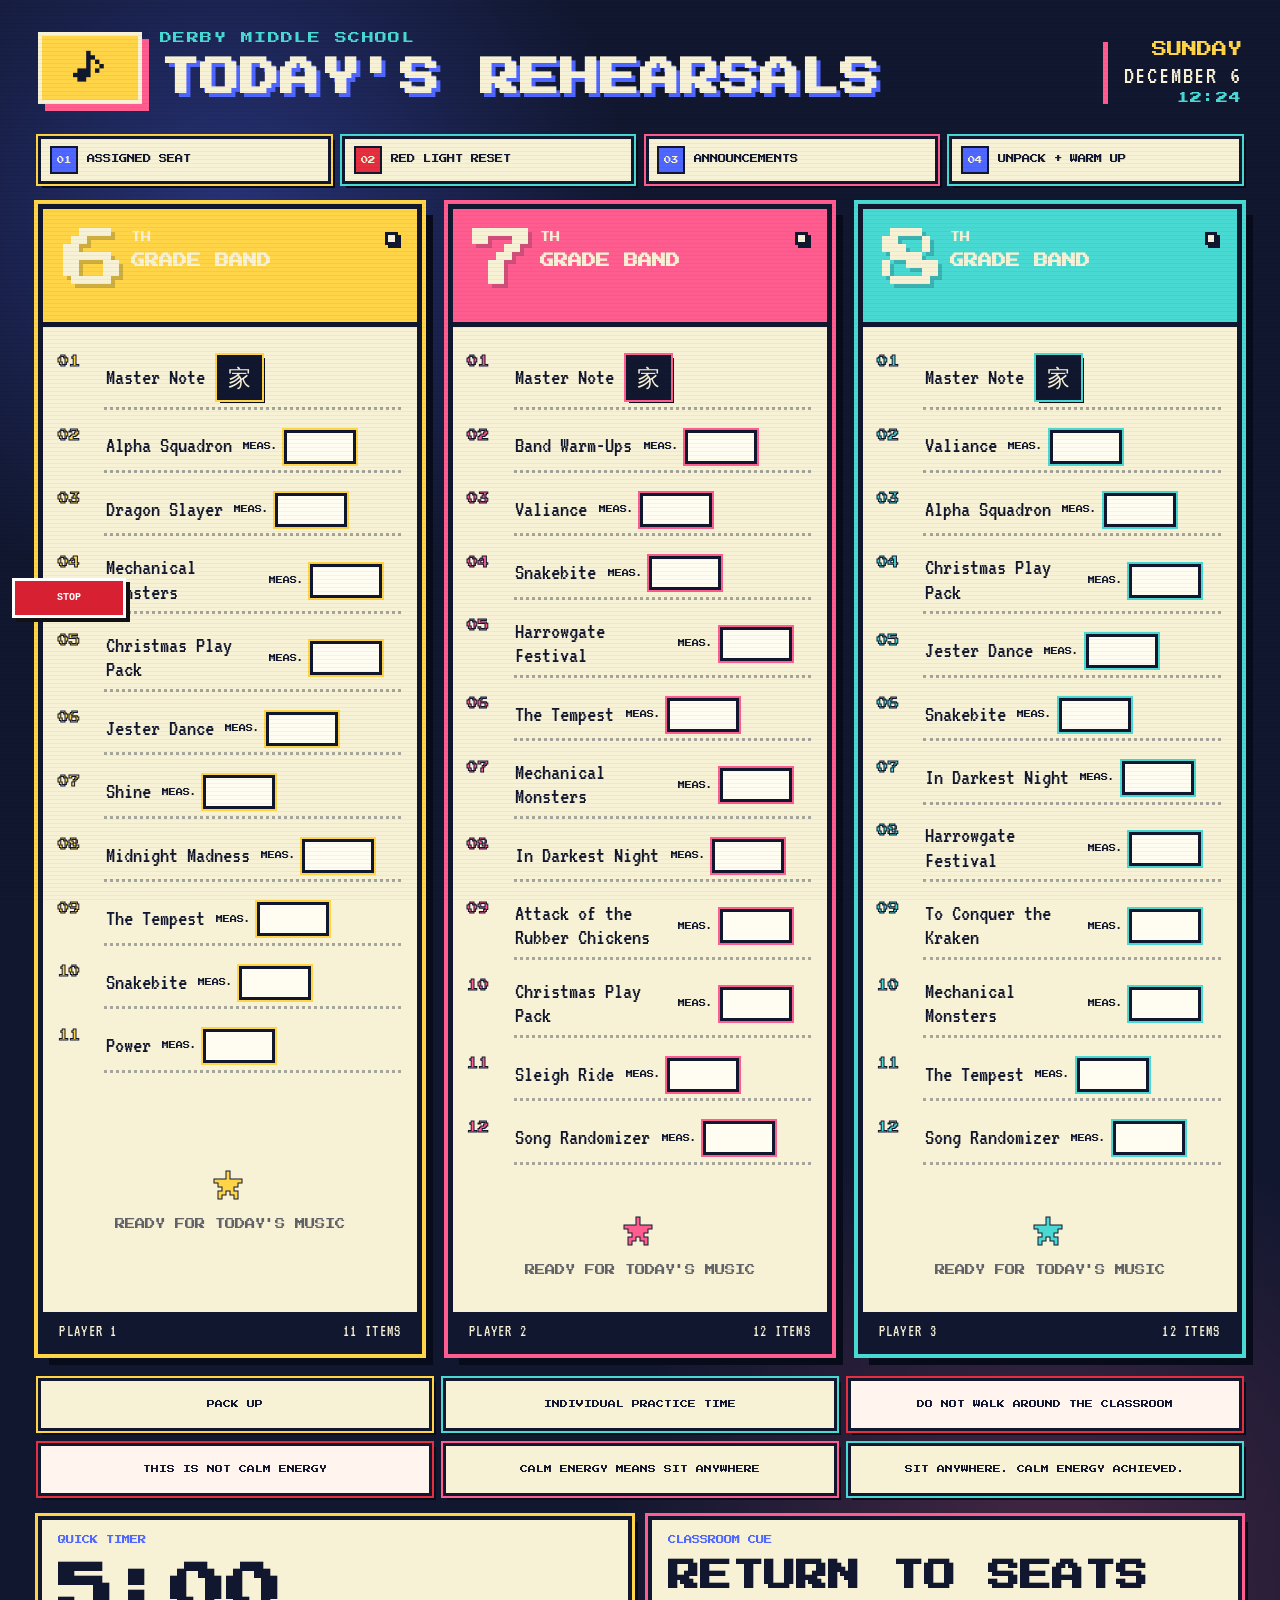
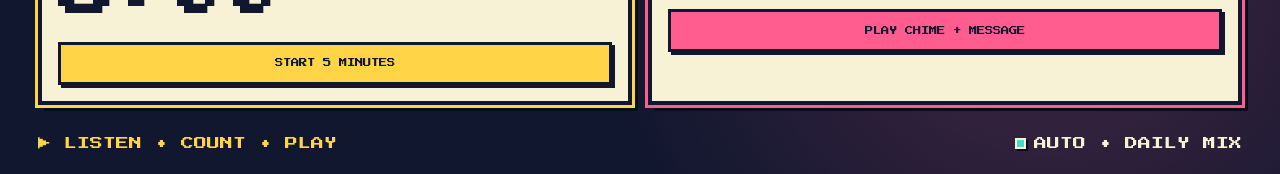
==== index.html @ ac12b6ab "Render conducting cue inside grade overlay for reliable visible graphics" ====
<!doctype html>
<html lang="en">
<head>
  <meta charset="utf-8">
  <meta name="viewport" content="width=device-width, initial-scale=1">
  <meta name="theme-color" content="#11172f">
  <meta http-equiv="Cache-Control" content="no-cache, no-store, must-revalidate">
  <meta http-equiv="Pragma" content="no-cache">
  <meta http-equiv="Expires" content="0">
  <meta name="description" content="Today's rehearsal plan for the 6th, 7th, and 8th grade bands.">
  <title>Today's Band Rehearsals</title>
  <link rel="preconnect" href="https://fonts.googleapis.com">
  <link rel="preconnect" href="https://fonts.gstatic.com" crossorigin>
  <link href="https://fonts.googleapis.com/css2?family=Press+Start+2P&family=VT323&display=swap" rel="stylesheet">
  <link rel="icon" type="image/svg+xml" href="data:image/svg+xml,%3Csvg xmlns='http://www.w3.org/2000/svg' viewBox='0 0 32 32'%3E%3Crect width='32' height='32' rx='3' fill='%2311172f'/%3E%3Cpath fill='%23ffd447' d='M7 7h17v4H11v3h10v4H11v7H7z'/%3E%3Crect x='22' y='14' width='4' height='7' fill='%23ff5d8f'/%3E%3C/svg%3E">
  <script>
    (function () {
      var month = new Date().getMonth();
      if (month === 9) document.documentElement.classList.add("season-halloween");
      else if (month === 10) document.documentElement.classList.add("season-autumn");
    })();
  </script>
  <link rel="stylesheet" href="styles-v6.css?v=20261013-artwork-1">
  <!-- seasonal build 2026-10-05b -->
</head>
<body>
  <div class="seasonal-decor" aria-hidden="true">
    <span class="pixel-moon"></span>
    <span class="pixel-bat bat-1"></span>
    <span class="pixel-bat bat-2"></span>
    <span class="pixel-bat bat-3"></span>
    <span class="pixel-pumpkin pumpkin-left"></span>
    <span class="pixel-pumpkin pumpkin-right"></span>
    <span class="pixel-leaf leaf-1"></span>
    <span class="pixel-leaf leaf-2"></span>
    <span class="pixel-leaf leaf-3"></span>
    <span class="pixel-leaf leaf-4"></span>
    <span class="pixel-leaf leaf-5"></span>
    <span class="pixel-leaf leaf-6"></span>
  </div>
  <div class="scanlines" aria-hidden="true"></div>
  <main>
    <header class="topbar">
      <div class="brand-lockup">
        <div class="pixel-note" aria-hidden="true">♪</div>
        <div>
          <p class="eyebrow">DERBY MIDDLE SCHOOL</p>
          <h1>TODAY'S REHEARSALS</h1>
        </div>
      </div>
      <div class="date-lockup">
        <p id="weekday">MONDAY</p>
        <p id="full-date">SEPTEMBER 22</p>
        <p id="live-time" aria-label="Current time">--:--</p>
      </div>
    </header>

    <section class="routine-strip" aria-label="Band opening routine">
      <button class="routine-step" type="button" data-step="01" data-label="ASSIGNED SEAT" data-accent="yellow">
        <span class="routine-number">01</span>
        <span class="routine-label">ASSIGNED SEAT</span>
      </button>
      <button class="routine-step routine-red" type="button" data-step="02" data-label="RED LIGHT RESET" data-accent="red">
        <span class="routine-number">02</span>
        <span class="routine-label">RED LIGHT RESET</span>
      </button>
      <button class="routine-step" type="button" data-step="03" data-label="ANNOUNCEMENTS" data-accent="pink">
        <span class="routine-number">03</span>
        <span class="routine-label">ANNOUNCEMENTS</span>
      </button>
      <button class="routine-step" type="button" data-step="04" data-label="UNPACK + WARM UP" data-accent="cyan">
        <span class="routine-number">04</span>
        <span class="routine-label">UNPACK + WARM UP</span>
      </button>
    </section>

    <div class="routine-overlay" id="routine-overlay" hidden role="dialog" aria-modal="true" aria-labelledby="routine-overlay-label">
      <button class="routine-close" id="routine-close" type="button" aria-label="Close routine step">×</button>
      <button class="routine-nav routine-prev" id="routine-prev" type="button" aria-label="Previous reminder">◀</button>
      <div class="routine-overlay-content">
        <span class="routine-overlay-number" id="routine-overlay-number">01</span>
        <h2 id="routine-overlay-label">ASSIGNED SEAT</h2>
      </div>
      <button class="routine-nav routine-next" id="routine-next" type="button" aria-label="Next reminder">▶</button>
    </div>

    <section class="boards" aria-label="Band rehearsal plans">
      <article class="grade-card grade-6" data-grade="6">
        <button class="grade-open-button" type="button" data-grade="6" aria-label="Open 6th grade band rehearsal full screen"></button>
        <header>
          <span class="grade-number">6</span>
          <div>
            <p>TH</p>
            <h2>GRADE BAND</h2>
          </div>
          <span class="status-light" aria-label="Ready"></span>
        </header>
        <ol class="set-list" id="list-6"></ol>
        <div class="empty-state" id="empty-6">
          <span>★</span>
          <p>READY FOR TODAY'S MUSIC</p>
        </div>
        <footer><span>PLAYER 1</span><span id="count-6">0 PIECES</span></footer>
      </article>

      <article class="grade-card grade-7" data-grade="7">
        <button class="grade-open-button" type="button" data-grade="7" aria-label="Open 7th grade band rehearsal full screen"></button>
        <header>
          <span class="grade-number">7</span>
          <div>
            <p>TH</p>
            <h2>GRADE BAND</h2>
          </div>
          <span class="status-light" aria-label="Ready"></span>
        </header>
        <ol class="set-list" id="list-7"></ol>
        <div class="empty-state" id="empty-7">
          <span>★</span>
          <p>READY FOR TODAY'S MUSIC</p>
        </div>
        <footer><span>PLAYER 2</span><span id="count-7">0 PIECES</span></footer>
      </article>

      <article class="grade-card grade-8" data-grade="8">
        <button class="grade-open-button" type="button" data-grade="8" aria-label="Open 8th grade band rehearsal full screen"></button>
        <header>
          <span class="grade-number">8</span>
          <div>
            <p>TH</p>
            <h2>GRADE BAND</h2>
          </div>
          <span class="status-light" aria-label="Ready"></span>
        </header>
        <ol class="set-list" id="list-8"></ol>
        <div class="empty-state" id="empty-8">
          <span>★</span>
          <p>READY FOR TODAY'S MUSIC</p>
        </div>
        <footer><span>PLAYER 3</span><span id="count-8">0 PIECES</span></footer>
      </article>
    </section>

    <section class="action-strip" aria-label="Band classroom reminders">
      <button class="action-step" type="button" data-label="PACK UP" data-accent="yellow">
        <span class="action-label">PACK UP</span>
      </button>
      <button class="action-step" type="button" data-label="INDIVIDUAL PRACTICE TIME" data-accent="cyan">
        <span class="action-label">INDIVIDUAL PRACTICE TIME</span>
      </button>
      <button class="action-step warning-step" type="button" data-label="DO NOT WALK AROUND THE CLASSROOM" data-accent="red">
        <span class="action-label">DO NOT WALK AROUND THE CLASSROOM</span>
      </button>
      <button class="action-step warning-step" type="button" data-label="THIS IS NOT CALM ENERGY" data-accent="red">
        <span class="action-label">THIS IS NOT CALM ENERGY</span>
      </button>
      <button class="action-step" type="button" data-label="CALM ENERGY MEANS SIT ANYWHERE" data-accent="pink">
        <span class="action-label">CALM ENERGY MEANS SIT ANYWHERE</span>
      </button>
      <button class="action-step" type="button" data-label="SIT ANYWHERE. CALM ENERGY ACHIEVED." data-accent="cyan">
        <span class="action-label">SIT ANYWHERE. CALM ENERGY ACHIEVED.</span>
      </button>
    </section>

    <div class="grade-overlay" id="grade-overlay" hidden role="dialog" aria-modal="true" aria-labelledby="grade-overlay-title">
      <button class="routine-close" id="grade-close" type="button" aria-label="Close enlarged rehearsal">×</button>
      <div class="grade-overlay-content">
        <header class="grade-overlay-header">
          <span class="grade-overlay-number" id="grade-overlay-number">6</span>
          <div>
            <p>TH</p>
            <h2 id="grade-overlay-title">GRADE BAND</h2>
          </div>
        </header>
        <ol class="grade-overlay-list" id="grade-overlay-list"></ol>
        <div class="grade-overlay-empty" id="grade-overlay-empty" hidden aria-hidden="true"></div>
      </div>
    </div>




<!-- Classroom stop-playing cue: compact left-side button, enlarged red reminder. -->
<button type="button" id="stop-playing-cue" class="stop-playing-cue" aria-haspopup="dialog" aria-controls="stop-playing-dialog" aria-label="Show stop playing and talking reminder">STOP</button>
<div id="stop-playing-dialog" class="stop-playing-dialog" role="dialog" aria-modal="true" aria-labelledby="stop-playing-message" hidden>
  <div class="stop-playing-panel">
    <button type="button" id="stop-playing-close" class="stop-playing-close" aria-label="Close reminder">×</button>
    <h2 id="stop-playing-message">INSTRUMENTS DOWN<br>NO TALKING<br>EYES UP<br>THANK YOU!</h2><div class="stop-controls"><button id="repeat-chime" type="button">RING CHIME AGAIN</button><span id="silence-seconds">00</span><button id="silence-toggle" type="button">START</button><button id="silence-reset" type="button">RESET</button></div>
  </div>
</div>

<section class="quick-class-tools" aria-label="Teacher controls">
  <div class="quick-class-tool timer">
    <small>QUICK TIMER</small>
    <strong id="quick-five-display">5:00</strong>
    <button id="quick-five-button" type="button">START 5 MINUTES</button>
  </div>

  <div class="quick-class-tool seats">
    <small>CLASSROOM CUE</small>
    <strong>RETURN TO SEATS</strong>
    <button id="quick-seat-button" type="button">PLAY CHIME + MESSAGE</button>
  </div>
</section>


    <div class="bottom-bar">
      <p><span class="blink">▶</span> LISTEN • COUNT • PLAY</p>
      <p class="live-status" id="live-status"><span></span> CHECKING TODAY'S LISTS</p>
    </div>
  </main>


  <style>

  .stop-playing-cue {
    position: fixed; left: 12px; bottom: 282px; z-index: 2147483502;
    width: 114px; min-height: 40px; padding: 8px 9px; cursor: pointer;
    background: #d72032; color: #fff; border: 3px solid #fff;
    box-shadow: 4px 4px 0 #111;
    font: 900 10px/1.2 ui-monospace, Menlo, monospace; text-align: center;
  }
  .stop-playing-cue:active { transform: translate(2px, 2px); box-shadow: 2px 2px 0 #111; }
  .stop-playing-cue:focus-visible, .stop-playing-close:focus-visible {
    outline: 4px solid #ffd447; outline-offset: 4px;
  }
  .stop-playing-dialog {
    position: fixed; inset: 0; z-index: 2147483645; padding: clamp(14px, 3vw, 40px);
    display: grid; place-items: center; background: rgba(8, 0, 0, .84);
  }
  .stop-playing-dialog[hidden] { display: none !important; }
  .stop-playing-panel {
    position: relative; display: grid; place-items: center;
    width: 100%; min-height: min(86vh, 820px); padding: clamp(45px, 8vw, 90px) 22px;
    background: #cf1729; color: #fff; border: clamp(5px, .8vw, 12px) solid #fff;
    box-shadow: 12px 12px 0 #111; text-align: center;
  }
  .stop-playing-panel h2 {
    margin: 0; color: #fff;
    font: 900 clamp(19px, 4.5vw, 64px)/1.5 "Press Start 2P", monospace;
    text-shadow: 5px 5px 0 rgba(0, 0, 0, .18);
  }
  .stop-playing-close {
    position: absolute; top: 12px; right: 12px; width: 48px; height: 48px;
    border: 3px solid #fff; background: #fff; color: #b91425;
    font: bold 34px/1 Arial, sans-serif; cursor: pointer;
  }
  @media (max-width: 600px) {
    .stop-playing-cue { width: 114px; font-size: 10px; }
    .stop-playing-panel { min-height: 78vh; }
    .stop-playing-panel h2 { font-size: clamp(15px, 4.1vw, 25px); line-height: 1.65; }
  }

  .quick-class-tools {
    display: grid;
    grid-template-columns: repeat(2, minmax(0, 1fr));
    gap: 1rem;
    margin: 1.2rem 0;
  }
  .quick-class-tool {
    padding: 1rem;
    color: var(--ink, #11172f);
    background: var(--paper, #f7f1d5);
    border: 4px solid var(--ink, #11172f);
    box-shadow: 6px 6px 0 var(--shadow, #080b19);
  }
  .quick-class-tool.timer { outline: 3px solid var(--yellow, #ffd447); }
  .quick-class-tool.seats { outline: 3px solid var(--pink, #ff5d8f); }
  .quick-class-tool small,
  .quick-class-tool strong,
  .quick-class-tool button {
    font-family: "Press Start 2P", monospace;
  }
  .quick-class-tool small {
    display: block;
    color: var(--blue, #5067ff);
    font-size: .52rem;
  }
  .quick-class-tool strong {
    display: block;
    margin: .7rem 0;
    font-size: clamp(1rem, 2.5vw, 2rem);
    line-height: 1.35;
  }
  #quick-five-display {
    font-size: clamp(2rem, 5vw, 3.5rem);
    font-variant-numeric: tabular-nums;
  }
  .quick-class-tool button {
    width: 100%;
    min-height: 2.7rem;
    padding: .65rem;
    cursor: pointer;
    color: var(--ink, #11172f);
    background: var(--yellow, #ffd447);
    border: 3px solid var(--ink, #11172f);
    box-shadow: 3px 3px 0 var(--ink, #11172f);
    font-size: .52rem;
  }
  .seats button { background: var(--pink, #ff5d8f); }
  .quick-class-tool button:active {
    transform: translate(2px, 2px);
    box-shadow: 1px 1px 0 var(--ink, #11172f);
  }
  @media (max-width: 520px) {
    .quick-class-tools { grid-template-columns: 1fr; }
  }
</style>
<script>
  (() => {
    const display = document.querySelector("#quick-five-display");
    const timerButton = document.querySelector("#quick-five-button");
    let remaining = 300;
    let interval;

    const render = () => {
      display.textContent =
        `${Math.floor(remaining / 60)}:${String(remaining % 60).padStart(2, "0")}`;
    };

    timerButton.addEventListener("click", () => {
      if (interval) {
        clearInterval(interval);
        interval = null;
        timerButton.textContent = "RESUME TIMER";
        return;
      }

      if (remaining === 0) remaining = 300;
      timerButton.textContent = "PAUSE TIMER";
      const ends = Date.now() + remaining * 1000;

      interval = setInterval(() => {
        remaining = Math.max(0, Math.ceil((ends - Date.now()) / 1000));
        render();

        if (remaining === 0) {
          clearInterval(interval);
          interval = null;
          timerButton.textContent = "START AGAIN";
        }
      }, 250);
    });

    document.querySelector("#quick-seat-button").addEventListener("click", () => {
      const AudioContextClass = window.AudioContext || window.webkitAudioContext;
      let delay = 900;

      if (AudioContextClass) {
        const context = new AudioContextClass();
        [1046.5, 1318.5, 1568].forEach((frequency, index) => {
          const oscillator = context.createOscillator();
          const gain = context.createGain();
          const start = context.currentTime + .03 + index * .13;

          oscillator.type = "sine";
          oscillator.frequency.setValueAtTime(frequency, start);
          gain.gain.setValueAtTime(.0001, start);
          gain.gain.exponentialRampToValueAtTime(.16, start + .025);
          gain.gain.exponentialRampToValueAtTime(.0001, start + .85);

          oscillator.connect(gain).connect(context.destination);
          oscillator.start(start);
          oscillator.stop(start + .9);
        });
        setTimeout(() => context.close(), 1600);
        delay = 1050;
      }

      setTimeout(() => {
        speechSynthesis.cancel();
        const message = new SpeechSynthesisUtterance(
          "Please return to your assigned seats at this time. Thank you."
        );
        message.lang = "en-GB";
        message.rate = .72;
        message.pitch = 1.08;

        const voices = speechSynthesis.getVoices();
        const british = voices.filter(v => /^en[-_]GB/i.test(v.lang));
        message.voice =
          british.find(v => /female|serena|kate|susan|hazel|fiona/i.test(v.name)) ||
          british[0] ||
          null;

        speechSynthesis.speak(message);
      }, delay);
    });
  })();
</script>
  <script src="app-v11.js?v=20261117-seventh-sleigh-ride"></script>
  <script src="https://jasonatkinson123-sketch.github.io/band-tools-dashboard/rewards-config.js?v=20261005-requests-1"></script>
  <script src="https://jasonatkinson123-sketch.github.io/band-tools-dashboard/class-clock.js?v=20261019-finish-45-1"></script>
  <script src="https://jasonatkinson123-sketch.github.io/band-tools-dashboard/band-bell.js?v=20261019-finish-45-1"></script>
  <script src="https://jasonatkinson123-sketch.github.io/band-tools-dashboard/five-minute-timer.js?v=20261008-3"></script>
  <script src="https://jasonatkinson123-sketch.github.io/band-tools-dashboard/attendance-reminder.js?v=20261015-2"></script>
  <script src="https://jasonatkinson123-sketch.github.io/band-tools-dashboard/seat-announcement.js?v=20261008-1"></script>
<script>
  (() => {
    const cue = document.getElementById("stop-playing-cue");
    const dialog = document.getElementById("stop-playing-dialog");
    const close = document.getElementById("stop-playing-close");
    let lastFocused = null;
    let chimeContext = null;
    const repeatChime = document.getElementById("repeat-chime");
    const secondsDisplay = document.getElementById("silence-seconds");
    const counterToggle = document.getElementById("silence-toggle");
    const counterReset = document.getElementById("silence-reset");
    let elapsedSeconds = 0;
    let counterStart = 0;
    let counterTicker = null;
    let lastChimeTime = 0;
    let autoDismissTimer = null;
    function scheduleAutoDismiss() {
      clearTimeout(autoDismissTimer);
      autoDismissTimer = setTimeout(dismiss, 30000);
    }
    function renderCounter() {
      secondsDisplay.textContent = String(elapsedSeconds).padStart(2, "0");
      counterToggle.textContent = counterTicker !== null ? "PAUSE" : elapsedSeconds >= 60 ? "DONE" : elapsedSeconds > 0 ? "RESUME" : "START";
      counterToggle.disabled = elapsedSeconds >= 60;
    }
    function pauseCounter() {
      if (counterTicker !== null) {
        elapsedSeconds = Math.min(60, Math.floor((performance.now() - counterStart) / 1000));
        clearInterval(counterTicker);
        counterTicker = null;
      }
      renderCounter();
    }
    counterToggle.addEventListener("click", () => {
      if (counterTicker !== null) { pauseCounter(); return; }
      if (elapsedSeconds >= 60) return;
      counterStart = performance.now() - elapsedSeconds * 1000;
      counterTicker = setInterval(() => {
        elapsedSeconds = Math.min(60, Math.floor((performance.now() - counterStart) / 1000));
        if (elapsedSeconds >= 60) pauseCounter();
        else renderCounter();
      }, 100);
      renderCounter();
    });
    counterReset.addEventListener("click", () => {
      pauseCounter();
      elapsedSeconds = 0;
      renderCounter();
    });
    repeatChime.addEventListener("click", () => {
      if (performance.now() - lastChimeTime < 3000) return;
      lastChimeTime = performance.now();
      playGentleChime();
    });

    // Familiar Westminster-style church chimes: fuller bell tone and a little louder.
    function playGentleChime() {
      const AudioContextClass = window.AudioContext || window.webkitAudioContext;
      if (!AudioContextClass) return;
      try {
        chimeContext = chimeContext || new AudioContextClass();
        if (chimeContext.state === "suspended") chimeContext.resume().catch(() => {});
        const now = chimeContext.currentTime + .015;
        // E–C–D–G, in the style of a traditional four-note church clock chime.
        const notes = [[659.25, 0], [523.25, .48], [587.33, .96], [392, 1.44]];
        notes.forEach(([frequency, delay], index) => {
          const start = now + delay;
          const duration = index === notes.length - 1 ? 2.8 : 1.8;
          // Layered partials give each note a soft bell-like ring, not a beep.
          [[1, .11], [2, .028], [2.4, .012]].forEach(([partial, peak]) => {
            const tone = chimeContext.createOscillator();
            const volume = chimeContext.createGain();
            tone.type = "sine";
            tone.frequency.setValueAtTime(frequency * partial, start);
            volume.gain.setValueAtTime(.0001, start);
            volume.gain.exponentialRampToValueAtTime(peak, start + .025);
            volume.gain.exponentialRampToValueAtTime(.0001, start + duration);
            tone.connect(volume);
            volume.connect(chimeContext.destination);
            tone.start(start);
            tone.stop(start + duration + .03);
          });
        });
      } catch (error) {
        // The sign still opens if audio is blocked by the device.
      }
    }

    cue.addEventListener("click", () => {
      lastFocused = document.activeElement;
      dialog.hidden = false;
      scheduleAutoDismiss();
      close.focus();
      lastChimeTime = performance.now();
      playGentleChime();
    });
    function dismiss() {
      clearTimeout(autoDismissTimer);
      autoDismissTimer = null;
      if (dialog.hidden) return;
      pauseCounter();
      elapsedSeconds = 0;
      renderCounter();
      dialog.hidden = true;
      (lastFocused || cue).focus();
    }
    close.addEventListener("click", dismiss);
    dialog.addEventListener("click", event => { if (event.target === dialog) dismiss(); });
    dialog.addEventListener("keydown", event => {
      if (event.key === "Escape") { event.preventDefault(); dismiss(); }
      
    });
  })();
</script>

<!-- Teacher-only rehearsal signals: independent of the original STOP system. -->
<style>
  .band-cue-controls { display:flex; justify-content:space-between; gap:8px; margin:8px 0 12px; flex-wrap:wrap; }
  .band-cue-controls button { font:700 clamp(8px,1vw,11px) "Press Start 2P",monospace; border:2px solid #17213a; border-radius:3px; background:#f7e6a5; color:#17213a; padding:10px 12px; cursor:pointer; box-shadow:2px 2px 0 #17213a; }
  .band-cue-controls button:focus-visible { outline:3px solid #ff5d8f; outline-offset:3px; }
  #band-cue-flash { position:fixed !important; inset:0 !important; width:100vw !important; height:100vh !important; z-index:2147483646 !important; display:flex !important; flex-direction:column; justify-content:center; align-items:center; text-align:center; pointer-events:none; opacity:0; visibility:hidden; transition:opacity .16s ease,visibility .16s; padding:24px; box-sizing:border-box; }
  #grade-overlay #band-cue-flash.visible { opacity:1 !important; visibility:visible !important; display:flex !important; }
  #band-cue-flash .band-cue-icon { font-size:clamp(100px,18vw,230px); line-height:1.1; filter:drop-shadow(8px 9px 0 rgba(0,0,0,.15)); margin-bottom:18px; }\n  #band-cue-flash .band-cue-inner { font:900 clamp(25px,6vw,82px)/1.45 "Press Start 2P",monospace; text-shadow:4px 5px 0 rgba(0,0,0,.2); letter-spacing:.02em; }
  #band-cue-flash .band-cue-sub { font:700 clamp(12px,1.8vw,24px)/1.8 "Press Start 2P",monospace; margin-top:24px; }
  #band-cue-flash.up { background:#e9b82e; color:#17213a; }
  #band-cue-flash.hold { background:#202a52; color:#ffe38b; }
  #band-cue-flash.down { background:#78c7e7; color:#17213a; }
  @media (prefers-reduced-motion:reduce) { #band-cue-flash { transition:none; } }
</style>
<script>
(() => {
  const gradeOverlay = document.getElementById('grade-overlay');
  const list = document.getElementById('grade-overlay-list');
  if (!gradeOverlay || !list) return;
  const controls = document.createElement('div');
  controls.className = 'band-cue-controls';
  controls.setAttribute('aria-label', 'Rehearsal conducting cues');
  controls.innerHTML = '<button type="button" data-band-cue="up" title="Keyboard U">U · HORNS UP</button><button type="button" data-band-cue="hold" title="Keyboard H">H · HOLD</button><button type="button" data-band-cue="down" title="Keyboard D">D · HORNS DOWN</button>';
  list.before(controls);
  const flash = document.createElement('div');
  flash.id = 'band-cue-flash';
  flash.setAttribute('role','status');
  flash.setAttribute('aria-live','polite');
  flash.setAttribute('aria-atomic','true');
  gradeOverlay.appendChild(flash);
  const cues = {
    up: { label:'HORNS UP!', sub:'READY TO PLAY', icon:'🎺' },
    hold: { label:'HOLD!', sub:'EYES ON CONDUCTOR', icon:'✋' },
    down: { label:'HORNS DOWN', sub:'REST & LISTEN', icon:'🎺' }
  };
  let timeout;
  function showCue(type) {
    if (gradeOverlay.hidden || !cues[type]) return;
    clearTimeout(timeout);
    flash.className = type;
    flash.innerHTML = '<div><div class="band-cue-icon" aria-hidden="true"></div><div class="band-cue-inner"></div><div class="band-cue-sub"></div></div>';\n    flash.querySelector('.band-cue-icon').textContent = cues[type].icon;
    flash.querySelector('.band-cue-inner').textContent = cues[type].label;
    flash.querySelector('.band-cue-sub').textContent = cues[type].sub;
    flash.classList.add('visible');\n    flash.style.setProperty('display','flex','important');\n    flash.style.setProperty('visibility','visible','important');\n    flash.style.setProperty('opacity','1','important');
    timeout = setTimeout(() => { flash.classList.remove('visible'); flash.style.removeProperty('visibility'); flash.style.removeProperty('opacity'); }, 4500);
  }
  controls.addEventListener('click', event => {
    const button = event.target.closest('[data-band-cue]');
    if (button) showCue(button.dataset.bandCue);
  });
  document.addEventListener('keydown', event => {
    if (event.altKey || event.ctrlKey || event.metaKey || event.repeat || event.isComposing) return;
    const el = event.target;
    if (el && (el.isContentEditable || /^(INPUT|TEXTAREA|SELECT)$/.test(el.tagName))) return;
    const key = event.key.toLowerCase();
    const type = {u:'up',h:'hold',d:'down'}[key];
    if (type && !gradeOverlay.hidden && document.getElementById('stop-playing-dialog').hidden) {
      event.preventDefault(); showCue(type);
    }
  });
  document.getElementById('grade-close')?.addEventListener('click', () => { clearTimeout(timeout); flash.classList.remove('visible'); });
})();
</script>
</body>
</html>
---- styles-v6.css ----
:root {
  --ink: #11172f;
  --paper: #f7f1d5;
  --yellow: #ffd447;
  --pink: #ff5d8f;
  --cyan: #48d9d2;
  --blue: #5067ff;
  --shadow: #080b19;
  --pixel: "Press Start 2P", monospace;
  --display: "VT323", monospace;
}

* { box-sizing: border-box; }

html { min-height: 100%; background: var(--ink); }

body {
  min-height: 100vh;
  margin: 0;
  color: var(--paper);
  background:
    radial-gradient(circle at 18% 12%, rgba(80, 103, 255, .34), transparent 25rem),
    radial-gradient(circle at 82% 88%, rgba(255, 93, 143, .22), transparent 28rem),
    var(--ink);
  font-family: var(--display);
  font-size: 1.25rem;
  overflow-x: hidden;
}

body::before {
  content: "";
  position: fixed;
  inset: 0;
  pointer-events: none;
  opacity: .18;
  background-image: linear-gradient(rgba(255,255,255,.045) 1px, transparent 1px), linear-gradient(90deg, rgba(255,255,255,.035) 1px, transparent 1px);
  background-size: 16px 16px;
}

.scanlines {
  position: fixed;
  inset: 0;
  pointer-events: none;
  z-index: 10;
  opacity: .08;
  background: repeating-linear-gradient(to bottom, transparent 0 3px, #000 4px);
}

main { width: min(1500px, 100%); margin: 0 auto; padding: 2rem clamp(1rem, 3vw, 3rem) 1.5rem; }

.topbar { display: flex; justify-content: space-between; align-items: flex-end; gap: 2rem; margin-bottom: 2rem; }
.brand-lockup { display: flex; align-items: center; gap: 1.1rem; }
.pixel-note {
  display: grid;
  place-items: center;
  width: 6.5rem;
  height: 4.5rem;
  flex: 0 0 auto;
  color: var(--ink);
  background: var(--yellow);
  border: 4px solid var(--paper);
  box-shadow: 7px 7px 0 var(--pink);
  font-family: var(--pixel);
  font-size: 2.2rem;
}

.eyebrow { margin: 0 0 .65rem; color: var(--cyan); font-family: var(--pixel); font-size: clamp(.55rem, 1vw, .75rem); letter-spacing: .12em; }
h1 { margin: 0; font-family: var(--pixel); font-size: clamp(1.35rem, 3.1vw, 2.8rem); line-height: 1.25; text-shadow: 4px 4px 0 var(--blue); }
.date-lockup { flex: 0 0 auto; border-left: 5px solid var(--pink); padding-left: 1rem; text-align: right; }
.date-lockup p { margin: 0; }
#weekday { color: var(--yellow); font-family: var(--pixel); font-size: clamp(.7rem, 1.2vw, 1rem); }
#full-date { margin-top: .35rem; font-size: clamp(1.3rem, 2vw, 1.8rem); letter-spacing: .07em; }
#live-time {
  margin-top: .28rem;
  color: var(--cyan);
  font-family: var(--pixel);
  font-size: clamp(.62rem, .95vw, .82rem);
  letter-spacing: .08em;
  font-variant-numeric: tabular-nums;
}

.routine-strip {
  display: grid;
  grid-template-columns: repeat(4, minmax(0, 1fr));
  gap: clamp(.45rem, .9vw, .7rem);
  margin: 0 0 1.25rem;
}

.routine-step {
  appearance: none;
  display: flex;
  align-items: center;
  gap: .55rem;
  min-height: 3rem;
  padding: .4rem .55rem;
  color: var(--ink);
  background: var(--paper);
  border: 3px solid var(--ink);
  outline: 2px solid var(--cyan);
  box-shadow: 4px 4px 0 var(--shadow);
  cursor: pointer;
  text-align: left;
  transition: transform .08s ease, box-shadow .08s ease, background .08s ease;
}

.routine-step:nth-child(1) { outline-color: var(--yellow); }
.routine-step:nth-child(3) { outline-color: var(--pink); }
.routine-step:nth-child(4) { outline-color: var(--cyan); }

.routine-step:hover,
.routine-step:focus-visible {
  background: #fffdf1;
  transform: translate(-1px, -1px);
  box-shadow: 5px 5px 0 var(--shadow);
}

.routine-step:active {
  transform: translate(2px, 2px);
  box-shadow: 2px 2px 0 var(--shadow);
}

.routine-number {
  display: grid;
  place-items: center;
  width: 1.75rem;
  height: 1.75rem;
  flex: 0 0 1.75rem;
  color: var(--paper);
  background: var(--blue);
  border: 2px solid var(--ink);
  font-family: var(--pixel);
  font-size: .46rem;
}

.routine-red .routine-number { background: #e32f3f; }

.routine-label {
  font-family: var(--pixel);
  font-size: clamp(.43rem, .65vw, .57rem);
  line-height: 1.35;
}

.routine-overlay[hidden] { display: none; }

.routine-overlay {
  --routine-accent: var(--yellow);
  position: fixed;
  inset: 0;
  z-index: 100;
  display: grid;
  place-items: center;
  padding: clamp(1.25rem, 4vw, 4rem);
  color: var(--paper);
  background:
    radial-gradient(circle at center, color-mix(in srgb, var(--routine-accent) 24%, transparent), transparent 34rem),
    var(--ink);
}

.routine-overlay::before {
  content: "";
  position: absolute;
  inset: clamp(1rem, 3vw, 2.4rem);
  border: 6px solid var(--routine-accent);
  box-shadow: inset 0 0 0 5px var(--ink), inset 0 0 0 9px var(--paper);
  pointer-events: none;
}

.routine-overlay-content {
  position: relative;
  z-index: 1;
  display: grid;
  justify-items: center;
  gap: clamp(1.5rem, 4vh, 3rem);
  width: min(1100px, 90vw);
  text-align: center;
}

.routine-overlay-number {
  display: grid;
  place-items: center;
  width: clamp(6rem, 14vw, 11rem);
  aspect-ratio: 1;
  color: var(--ink);
  background: var(--routine-accent);
  border: clamp(4px, .7vw, 8px) solid var(--paper);
  box-shadow: clamp(8px, 1.2vw, 16px) clamp(8px, 1.2vw, 16px) 0 var(--shadow);
  font-family: var(--pixel);
  font-size: clamp(1.5rem, 4vw, 3.5rem);
}

.routine-overlay h2 {
  margin: 0;
  max-width: 12ch;
  color: var(--paper);
  font-family: var(--pixel);
  font-size: clamp(2rem, 6vw, 5.8rem);
  line-height: 1.25;
  text-shadow: 6px 6px 0 var(--blue);
}

.routine-close {
  position: fixed;
  top: clamp(1rem, 2vw, 2rem);
  right: clamp(1rem, 2vw, 2rem);
  z-index: 3;
  display: grid;
  place-items: center;
  width: clamp(3rem, 6vw, 4.5rem);
  height: clamp(3rem, 6vw, 4.5rem);
  padding: 0 0 .18em;
  color: var(--paper);
  background: var(--pink);
  border: 4px solid var(--paper);
  box-shadow: 5px 5px 0 var(--shadow);
  cursor: pointer;
  font-family: var(--pixel);
  font-size: clamp(1.35rem, 2.8vw, 2.3rem);
  line-height: 1;
}

.routine-close:hover,
.routine-close:focus-visible {
  background: var(--yellow);
  color: var(--ink);
}

.routine-nav {
  position: fixed;
  top: 50%;
  z-index: 3;
  display: grid;
  place-items: center;
  width: clamp(3.25rem, 6vw, 4.75rem);
  height: clamp(4.5rem, 9vw, 7rem);
  transform: translateY(-50%);
  padding: 0;
  color: var(--paper);
  background: color-mix(in srgb, var(--routine-accent) 72%, var(--ink));
  border: 4px solid var(--paper);
  box-shadow: 5px 5px 0 var(--shadow);
  cursor: pointer;
  font-family: var(--pixel);
  font-size: clamp(1.1rem, 2.5vw, 2rem);
}

.routine-prev { left: clamp(1rem, 2vw, 2rem); }
.routine-next { right: clamp(1rem, 2vw, 2rem); }

.routine-nav:hover,
.routine-nav:focus-visible {
  background: var(--yellow);
  color: var(--ink);
  outline: 3px solid var(--paper);
  outline-offset: 3px;
}

body.routine-open { overflow: hidden; }

.boards { display: grid; grid-template-columns: repeat(3, minmax(0, 1fr)); gap: clamp(1rem, 2vw, 2rem); }
.grade-card {
  --accent: var(--yellow);
  position: relative;
  display: flex;
  min-height: 29rem;
  flex-direction: column;
  color: var(--ink);
  background: var(--paper);
  border: 5px solid var(--ink);
  outline: 4px solid var(--accent);
  box-shadow: 11px 11px 0 var(--shadow);
  transform: translateZ(0);
  cursor: pointer;
  transition: transform .08s ease, box-shadow .08s ease;
}

.grade-open-button {
  position: absolute;
  inset: 0;
  z-index: 6;
  width: 100%;
  height: 100%;
  padding: 0;
  border: 0;
  background: transparent;
  cursor: pointer;
}

.grade-open-button:focus-visible {
  outline: 6px solid var(--accent);
  outline-offset: 3px;
}

.grade-card:hover {
  transform: translate(-2px, -2px);
  box-shadow: 13px 13px 0 var(--shadow);
}


.grade-card:active {
  transform: translate(3px, 3px);
  box-shadow: 8px 8px 0 var(--shadow);
}
.grade-7 { --accent: var(--pink); }
.grade-8 { --accent: var(--cyan); }
.grade-card > header { display: flex; align-items: flex-start; gap: .25rem; min-height: 7.4rem; padding: 1.2rem; color: var(--paper); background: var(--accent); border-bottom: 5px solid var(--ink); }
.grade-card header > div { padding-top: .25rem; }
.grade-card header p { margin: 0; font-family: var(--pixel); font-size: .65rem; }
.grade-card header h2 { margin: .55rem 0 0; font-family: var(--pixel); font-size: clamp(.72rem, 1.1vw, 1rem); line-height: 1.5; }
.grade-number { font-family: var(--pixel); font-size: clamp(3.2rem, 5vw, 4.8rem); line-height: 1; text-shadow: 4px 4px 0 rgba(17,23,47,.2); }
.status-light { width: .8rem; height: .8rem; margin: .25rem 0 0 auto; border: 3px solid var(--ink); background: var(--paper); box-shadow: 3px 3px 0 var(--ink); }

.set-list { display: grid; gap: .8rem; margin: 0; padding: 1.3rem 1rem 1.3rem 3.8rem; list-style: none; counter-reset: setitem; }
.set-list li { position: relative; min-height: 2.6rem; padding: .45rem .5rem .4rem .1rem; border-bottom: 3px dotted rgba(17,23,47,.35); font-size: clamp(1.35rem, 1.8vw, 1.75rem); line-height: 1.05; counter-increment: setitem; }

.set-list-title {
  display: inline-block;
  max-width: calc(100% - 8.5rem);
  vertical-align: middle;
}


.master-note-row .set-list-title {
  max-width: calc(100% - 4.5rem);
}

.master-drone-button {
  position: relative;
  z-index: 8;
  display: inline-grid;
  width: 2.8rem;
  height: 2.8rem;
  margin-left: .75rem;
  place-items: center;
  vertical-align: middle;
  color: var(--paper);
  background: var(--ink);
  border: 3px solid var(--ink);
  outline: 2px solid var(--accent);
  box-shadow: 3px 3px 0 var(--shadow);
  cursor: pointer;
  font-family: system-ui, "Hiragino Sans", "Yu Gothic", sans-serif;
  font-size: 1.45rem;
  line-height: 1;
  transition: transform .1s ease, background .15s ease, box-shadow .1s ease;
}

.master-drone-button:hover,
.master-drone-button:focus-visible {
  color: var(--ink);
  background: var(--accent);
  transform: translate(-1px, -1px);
  box-shadow: 4px 4px 0 var(--shadow);
}

.master-drone-button.is-playing {
  color: var(--ink);
  background: var(--accent);
  animation: home-pulse 2.4s ease-in-out infinite;
}

.master-drone-button-large {
  width: clamp(5rem, 9vw, 7rem);
  height: clamp(5rem, 9vw, 7rem);
  margin: clamp(1rem, 3vh, 2rem) 0 0;
  border-width: 5px;
  outline: 4px solid var(--grade-accent);
  font-size: clamp(2.5rem, 5vw, 4.2rem);
  box-shadow: 7px 7px 0 var(--shadow);
}

.grade-master-note-slide {
  align-content: center;
}

@keyframes home-pulse {
  0%, 100% { box-shadow: 3px 3px 0 var(--shadow), 0 0 0 0 color-mix(in srgb, var(--accent) 45%, transparent); }
  50% { box-shadow: 3px 3px 0 var(--shadow), 0 0 0 10px transparent; }
}

.piece-note-control {
  position: relative;
  z-index: 8;
  display: inline-flex;
  align-items: center;
  gap: .4rem;
  margin-left: .7rem;
  vertical-align: middle;
  font-family: var(--pixel);
  font-size: .44rem;
  white-space: nowrap;
}

.piece-note-input {
  width: 4.5rem;
  padding: .35rem .4rem .28rem;
  color: var(--ink);
  background: #fffdf1;
  border: 3px solid var(--ink);
  border-radius: 0;
  outline: 2px solid var(--accent);
  font-family: var(--display);
  font-size: 1.1rem;
  line-height: 1;
  text-align: center;
}

.piece-note-input:focus {
  outline-width: 4px;
  outline-offset: 1px;
}

.grade-piece-subtitle {
  margin-top: clamp(1.2rem, 3vh, 2rem);
  color: var(--grade-accent);
  font-family: var(--pixel);
  font-size: clamp(1rem, 2.4vw, 2.1rem);
  line-height: 1.35;
  -webkit-text-stroke: 1px var(--ink);
}

.set-list li::before {
  content: counter(setitem, decimal-leading-zero);
  position: absolute;
  left: -2.9rem;
  top: .48rem;
  color: var(--accent);
  font-family: var(--pixel);
  font-size: .7rem;
  -webkit-text-stroke: 1px var(--ink);
}
.empty-state { display: grid; flex: 1; place-content: center; gap: .8rem; padding: 2rem; color: rgba(17,23,47,.65); text-align: center; }
.empty-state span { color: var(--accent); font-family: var(--pixel); font-size: 2rem; -webkit-text-stroke: 1px var(--ink); }
.empty-state p { margin: 0; font-family: var(--pixel); font-size: .65rem; line-height: 1.7; }
.grade-card > footer { display: flex; justify-content: space-between; margin-top: auto; padding: .7rem 1rem .6rem; color: var(--paper); background: var(--ink); font-size: 1rem; letter-spacing: .08em; }




.action-strip {
  display: grid;
  grid-template-columns: repeat(3, minmax(0, 1fr));
  gap: clamp(.5rem, .9vw, .75rem);
  margin: 1.5rem 0 0;
}

.action-step {
  appearance: none;
  display: grid;
  place-items: center;
  min-height: 3.35rem;
  padding: .55rem .75rem;
  color: var(--ink);
  background: var(--paper);
  border: 3px solid var(--ink);
  outline: 2px solid var(--cyan);
  box-shadow: 4px 4px 0 var(--shadow);
  cursor: pointer;
  text-align: center;
  transition: transform .08s ease, box-shadow .08s ease, background .08s ease;
}

.action-step:nth-child(1) { outline-color: var(--yellow); }
.action-step:nth-child(2) { outline-color: var(--cyan); }
.action-step:nth-child(3) { outline-color: #e32f3f; }
.action-step:nth-child(4) { outline-color: #e32f3f; }
.action-step:nth-child(5) { outline-color: var(--pink); }
.action-step:nth-child(6) { outline-color: var(--cyan); }

.action-step:hover,
.action-step:focus-visible {
  background: #fffdf1;
  transform: translate(-1px, -1px);
  box-shadow: 5px 5px 0 var(--shadow);
}

.action-step:active {
  transform: translate(2px, 2px);
  box-shadow: 2px 2px 0 var(--shadow);
}

.action-label {
  font-family: var(--pixel);
  font-size: clamp(.43rem, .62vw, .58rem);
  line-height: 1.5;
}

.warning-step {
  background: #fff4ee;
}

.routine-overlay-number.is-hidden {
  display: none;
}

.grade-overlay[hidden] { display: none; }

.grade-overlay {
  --grade-accent: var(--yellow);
  position: fixed;
  inset: 0;
  z-index: 100;
  display: grid;
  place-items: center;
  padding: clamp(1.25rem, 4vw, 4rem);
  color: var(--paper);
  background:
    radial-gradient(circle at center, color-mix(in srgb, var(--grade-accent) 24%, transparent), transparent 34rem),
    var(--ink);
}

.grade-overlay::before {
  content: "";
  position: absolute;
  inset: clamp(1rem, 3vw, 2.4rem);
  border: 6px solid var(--grade-accent);
  box-shadow: inset 0 0 0 5px var(--ink), inset 0 0 0 9px var(--paper);
  pointer-events: none;
}

.grade-overlay-content {
  position: relative;
  z-index: 1;
  display: flex;
  width: min(1150px, 88vw);
  max-height: 82vh;
  flex-direction: column;
  color: var(--ink);
  background: var(--paper);
  border: 5px solid var(--ink);
  outline: 5px solid var(--grade-accent);
  box-shadow: 14px 14px 0 var(--shadow);
  overflow: hidden;
}

.grade-overlay-header {
  display: flex;
  align-items: flex-start;
  gap: .5rem;
  padding: clamp(1rem, 2.5vw, 1.8rem);
  color: var(--paper);
  background: var(--grade-accent);
  border-bottom: 5px solid var(--ink);
}

.grade-overlay-header > div { padding-top: .35rem; }
.grade-overlay-header p {
  margin: 0;
  font-family: var(--pixel);
  font-size: clamp(.7rem, 1.2vw, 1rem);
}

.grade-overlay-header h2 {
  margin: .7rem 0 0;
  font-family: var(--pixel);
  font-size: clamp(1.25rem, 2.8vw, 2.4rem);
  line-height: 1.35;
}

.grade-overlay-number {
  font-family: var(--pixel);
  font-size: clamp(4.5rem, 10vw, 8rem);
  line-height: .9;
  text-shadow: 5px 5px 0 rgba(17,23,47,.2);
}

.grade-overlay-list {
  height: clamp(18rem, 52vh, 34rem);
  margin: 0;
  padding: 0;
  list-style: none;
  counter-reset: gradeitem;
  overflow-y: auto;
  scroll-snap-type: y mandatory;
  overscroll-behavior: contain;
  scrollbar-gutter: stable;
}

.grade-overlay-list li {
  position: relative;
  display: grid;
  min-height: 100%;
  place-items: center;
  padding: clamp(2rem, 5vw, 4rem) clamp(2rem, 6vw, 5rem);
  border-bottom: 5px solid rgba(17,23,47,.18);
  scroll-snap-align: start;
  scroll-snap-stop: always;
  text-align: center;
  counter-increment: gradeitem;
}

.grade-overlay-list li:not(.grade-ready-slide)::before {
  content: counter(gradeitem, decimal-leading-zero);
  position: absolute;
  top: clamp(1.25rem, 3vw, 2rem);
  left: clamp(1.25rem, 3vw, 2rem);
  color: var(--grade-accent);
  font-family: var(--pixel);
  font-size: clamp(.8rem, 1.4vw, 1.15rem);
  -webkit-text-stroke: 1px var(--ink);
}

.grade-piece-title {
  max-width: 16ch;
  font-size: clamp(3rem, 7vw, 6.8rem);
  line-height: .95;
}

.grade-ready-slide {
  gap: clamp(1.2rem, 3vh, 2rem);
  color: var(--ink);
  background:
    radial-gradient(circle at center, color-mix(in srgb, var(--grade-accent) 24%, transparent), transparent 24rem),
    var(--paper);
  counter-increment: none !important;
}

.grade-ready-slide::before { content: none !important; }

.grade-ready-star {
  color: var(--grade-accent);
  font-family: var(--pixel);
  font-size: clamp(4rem, 10vw, 8rem);
  line-height: 1;
  -webkit-text-stroke: 2px var(--ink);
  text-shadow: 5px 5px 0 rgba(17,23,47,.18);
}

.grade-ready-text {
  max-width: 15ch;
  font-family: var(--pixel);
  font-size: clamp(1.5rem, 4vw, 3.8rem);
  line-height: 1.35;
}

.grade-scroll-hint {
  position: absolute;
  right: clamp(1rem, 2vw, 1.5rem);
  bottom: clamp(.8rem, 2vw, 1.2rem);
  color: rgba(17,23,47,.58);
  font-family: var(--pixel);
  font-size: clamp(.38rem, .7vw, .55rem);
  letter-spacing: .08em;
}

.grade-overlay-empty { display: none !important; }

.grade-overlay-empty span {
  color: var(--grade-accent);
  font-family: var(--pixel);
  font-size: 3rem;
  -webkit-text-stroke: 1px var(--ink);
}

.grade-overlay-empty p {
  margin: 0;
  font-family: var(--pixel);
  font-size: clamp(.75rem, 1.5vw, 1.1rem);
  line-height: 1.7;
}

.bottom-bar { display: flex; justify-content: space-between; align-items: center; gap: 1rem; margin-top: 2rem; }
.bottom-bar p { margin: 0; color: var(--yellow); font-family: var(--pixel); font-size: clamp(.58rem, 1.1vw, .8rem); }
.live-status { display: flex; align-items: center; gap: .45rem; color: var(--paper) !important; }
.live-status span { width: .7rem; height: .7rem; background: var(--pink); border: 2px solid var(--paper); box-shadow: 2px 2px 0 var(--shadow); }
.live-status.is-online span { background: var(--cyan); }
.blink { animation: blink 1.2s steps(1) infinite; }
@keyframes blink { 50% { opacity: 0; } }

button { font: inherit; }
#edit-button, .save-button, .danger-button, .icon-button { border: 4px solid var(--ink); cursor: pointer; font-family: var(--pixel); }
#edit-button { padding: .85rem 1rem .75rem; color: var(--ink); background: var(--cyan); box-shadow: 5px 5px 0 var(--pink); font-size: .65rem; }
#edit-button:hover, #edit-button:focus-visible { background: var(--yellow); transform: translate(2px, 2px); box-shadow: 3px 3px 0 var(--pink); }

dialog { width: min(1000px, calc(100% - 2rem)); max-height: calc(100vh - 2rem); padding: 0; color: var(--ink); background: var(--paper); border: 5px solid var(--ink); outline: 4px solid var(--yellow); box-shadow: 12px 12px 0 rgba(0,0,0,.45); }
dialog::backdrop { background: rgba(8,11,25,.83); backdrop-filter: blur(3px); }
.editor-header { display: flex; justify-content: space-between; align-items: center; padding: 1.2rem; color: var(--paper); background: var(--blue); border-bottom: 5px solid var(--ink); }
.editor-header h2 { margin: 0; font-family: var(--pixel); font-size: clamp(1rem, 2vw, 1.5rem); }
.editor-header .eyebrow { color: var(--yellow); }
.icon-button { width: 2.8rem; height: 2.8rem; padding: 0; color: var(--paper); background: var(--pink); font-size: 2rem; line-height: 1; }
.editor-help { margin: 1.2rem 1.2rem 0; font-size: 1.25rem; }
.editor-grid { display: grid; grid-template-columns: repeat(3, minmax(0, 1fr)); gap: 1rem; padding: 1.2rem; }
.editor-grid label > span { display: block; margin-bottom: .55rem; font-family: var(--pixel); font-size: .62rem; }
textarea { width: 100%; resize: vertical; padding: .85rem; color: var(--ink); background: #fffdf1; border: 4px solid var(--ink); border-radius: 0; font-family: var(--display); font-size: 1.25rem; line-height: 1.25; }
textarea:focus { outline: 4px solid var(--cyan); outline-offset: -4px; }
.editor-actions { display: flex; justify-content: space-between; gap: 1rem; padding: 0 1.2rem 1.2rem; }
.save-button, .danger-button { padding: .9rem 1rem .75rem; font-size: .65rem; box-shadow: 5px 5px 0 var(--ink); }
.save-button { background: var(--yellow); }
.danger-button { color: var(--paper); background: var(--pink); }
.save-button:active, .danger-button:active { transform: translate(3px, 3px); box-shadow: 2px 2px 0 var(--ink); }

@media (max-width: 900px) {
  .routine-strip { grid-template-columns: repeat(2, minmax(0, 1fr)); }
  .action-strip { grid-template-columns: repeat(2, minmax(0, 1fr)); }
  .boards { grid-template-columns: 1fr; }
  .grade-card { min-height: 19rem; }
  .editor-grid { grid-template-columns: 1fr; }
}

@media (max-width: 620px) {
  main { padding-top: 1.25rem; }
  .action-strip { gap: .45rem; margin-top: 1.1rem; }
  .action-step { min-height: 3rem; padding: .45rem .5rem; box-shadow: 3px 3px 0 var(--shadow); }
  .action-label { font-size: .42rem; }
  .routine-strip { gap: .45rem; margin-bottom: 1rem; }
  .routine-step { min-height: 2.8rem; padding: .35rem .45rem; box-shadow: 3px 3px 0 var(--shadow); }
  .routine-label { font-size: .43rem; }
  .topbar { align-items: flex-start; }
  .pixel-note { width: 3.4rem; height: 3.4rem; font-size: 1.5rem; box-shadow: 5px 5px 0 var(--pink); }
  .date-lockup { display: none; }
  .bottom-bar { align-items: stretch; flex-direction: column; }
  .live-status { align-self: flex-end; }
  .editor-actions { align-items: stretch; flex-direction: column-reverse; }
}

@media (prefers-reduced-motion: reduce) { .blink { animation: none; } }


/* === OCTOBER / AUTUMN SEASONAL SKIN ===
   Seasonal decoration only. Core rehearsal layout and interactions are unchanged. */

.seasonal-decor { display: none; }

/* October: 8-bit New England Halloween */
html.season-halloween {
  --ink: #171126;
  --paper: #f6ecd0;
  --yellow: #ee9a2f;
  --pink: #9b5ac8;
  --cyan: #5db7aa;
  --blue: #6b3f96;
  --shadow: #090611;
  background: var(--ink);
}

html.season-halloween body {
  background:
    radial-gradient(circle at 86% 7%, rgba(246, 236, 208, .12), transparent 12rem),
    radial-gradient(circle at 18% 10%, rgba(238, 154, 47, .18), transparent 25rem),
    radial-gradient(circle at 82% 88%, rgba(155, 90, 200, .18), transparent 29rem),
    linear-gradient(180deg, #171126 0%, #1d1229 58%, #211427 100%);
}

html.season-halloween body::before {
  opacity: .12;
  background-image:
    linear-gradient(rgba(246,236,208,.04) 1px, transparent 1px),
    linear-gradient(90deg, rgba(246,236,208,.03) 1px, transparent 1px);
}

html.season-halloween main,
html.season-autumn main {
  position: relative;
  z-index: 1;
}

html.season-halloween .seasonal-decor,
html.season-autumn .seasonal-decor {
  display: block;
  position: fixed;
  inset: 0;
  z-index: 0;
  overflow: hidden;
  pointer-events: none;
}

html.season-halloween h1 {
  text-shadow: 4px 4px 0 #6b3f96, 8px 8px 0 rgba(238,154,47,.13);
}

html.season-halloween .pixel-note {
  background: var(--yellow);
  box-shadow: 7px 7px 0 var(--pink);
  transform: rotate(-1deg);
}

html.season-halloween .grade-card {
  background:
    linear-gradient(rgba(246,236,208,.94), rgba(246,236,208,.94)),
    repeating-linear-gradient(0deg, transparent 0 11px, rgba(82,44,26,.08) 12px);
}

html.season-halloween .grade-card > header {
  position: relative;
  overflow: hidden;
}

html.season-halloween .grade-card > header::after {
  content: "";
  position: absolute;
  right: -12px;
  bottom: -14px;
  width: 58px;
  height: 58px;
  border: 4px solid rgba(23,17,38,.22);
  transform: rotate(45deg);
}

html.season-halloween .master-drone-button.is-playing {
  box-shadow:
    3px 3px 0 var(--shadow),
    0 0 0 5px rgba(238,154,47,.16),
    0 0 24px rgba(238,154,47,.42);
}

/* Pixel moon */
.pixel-moon {
  position: absolute;
  top: .8rem;
  right: clamp(11rem, 17vw, 15rem);
  width: 58px;
  height: 58px;
  background: #f6e7b3;
  border: 5px solid #171126;
  border-radius: 50%;
  box-shadow:
    -9px 8px 0 rgba(214,192,126,.34),
    0 0 0 4px rgba(246,231,179,.08);
  opacity: .82;
}

html.season-autumn .pixel-moon { display: none; }

/* CSS-only tiny bats */
.pixel-bat {
  position: absolute;
  width: 12px;
  height: 8px;
  background: #090611;
  box-shadow: 0 2px 0 #090611;
  animation: bat-drift 16s ease-in-out infinite alternate;
  opacity: .8;
}

.pixel-bat::before,
.pixel-bat::after {
  content: "";
  position: absolute;
  top: -4px;
  width: 16px;
  height: 13px;
  background: #090611;
  clip-path: polygon(0 0, 100% 45%, 52% 55%, 100% 100%, 0 67%);
}

.pixel-bat::before {
  right: 8px;
  transform: scaleX(-1);
}

.pixel-bat::after { left: 8px; }

.bat-1 { top: 8rem; right: 14vw; transform: scale(.9); }
.bat-2 { top: 5.25rem; right: 22vw; transform: scale(.58); animation-delay: -5s; }
.bat-3 { top: 10.5rem; left: 7vw; transform: scale(.68); animation-delay: -9s; }

html.season-autumn .pixel-bat,
html.season-autumn .pixel-pumpkin { display: none; }

/* Pixel-ish pumpkins anchored safely outside the working area */
.pixel-pumpkin {
  position: absolute;
  bottom: 1.15rem;
  width: 54px;
  height: 38px;
  background:
    linear-gradient(90deg,
      #c86b20 0 16%,
      #ee8f2f 16% 34%,
      #d97722 34% 52%,
      #ee8f2f 52% 70%,
      #c86b20 70% 100%);
  border: 5px solid #090611;
  box-shadow: 6px 6px 0 rgba(9,6,17,.55);
}

.pixel-pumpkin::before {
  content: "";
  position: absolute;
  top: -14px;
  left: 21px;
  width: 10px;
  height: 12px;
  background: #56724b;
  border: 3px solid #090611;
}

.pixel-pumpkin::after {
  content: "";
  position: absolute;
  left: 12px;
  top: 12px;
  width: 7px;
  height: 7px;
  background: #281326;
  box-shadow: 18px 0 0 #281326, 9px 10px 0 #281326;
}

.pumpkin-left { left: .8rem; transform: scale(.82) rotate(-2deg); }
.pumpkin-right { right: .8rem; transform: scale(.7) rotate(2deg); }

/* Falling pixel leaves: shared by October and November */
.pixel-leaf {
  --leaf: #d36b28;
  position: absolute;
  top: -22px;
  width: 11px;
  height: 11px;
  background: var(--leaf);
  box-shadow:
    6px 0 0 var(--leaf),
    0 6px 0 var(--leaf),
    6px 6px 0 var(--leaf),
    12px 6px 0 var(--leaf),
    6px 12px 0 var(--leaf);
  transform: rotate(45deg);
  opacity: .58;
  animation: leaf-fall 22s linear infinite;
}

.pixel-leaf::after {
  content: "";
  position: absolute;
  width: 3px;
  height: 11px;
  left: 13px;
  top: 13px;
  background: #7b4a2d;
}

.leaf-1 { left: 8%;  --leaf:#d36b28; animation-delay:-3s;  animation-duration:21s; }
.leaf-2 { left: 24%; --leaf:#e39832; animation-delay:-15s; animation-duration:27s; transform:scale(.8) rotate(45deg); }
.leaf-3 { left: 43%; --leaf:#a4512c; animation-delay:-8s;  animation-duration:24s; transform:scale(.65) rotate(45deg); }
.leaf-4 { left: 61%; --leaf:#d9802d; animation-delay:-19s; animation-duration:30s; }
.leaf-5 { left: 78%; --leaf:#a55b3d; animation-delay:-11s; animation-duration:25s; transform:scale(.72) rotate(45deg); }
.leaf-6 { left: 92%; --leaf:#e0a13c; animation-delay:-22s; animation-duration:29s; transform:scale(.58) rotate(45deg); }

@keyframes leaf-fall {
  0%   { translate: 0 -6vh; rotate: 0deg; }
  25%  { translate: 22px 28vh; rotate: 90deg; }
  50%  { translate: -14px 56vh; rotate: 180deg; }
  75%  { translate: 18px 84vh; rotate: 270deg; }
  100% { translate: -8px 112vh; rotate: 360deg; }
}

@keyframes bat-drift {
  0%   { translate: 0 0; }
  50%  { translate: -14px 7px; }
  100% { translate: 10px -5px; }
}

/* November: same architecture, calmer autumn palette and leaves only */
html.season-autumn {
  --ink: #172019;
  --paper: #f4ead1;
  --yellow: #d99a3c;
  --pink: #b96445;
  --cyan: #739c7c;
  --blue: #765d47;
  --shadow: #0b100c;
  background: var(--ink);
}

html.season-autumn body {
  background:
    radial-gradient(circle at 15% 10%, rgba(217,154,60,.18), transparent 25rem),
    radial-gradient(circle at 88% 84%, rgba(115,156,124,.15), transparent 28rem),
    linear-gradient(180deg, #172019 0%, #20281d 100%);
}

html.season-autumn h1 {
  text-shadow: 4px 4px 0 #765d47;
}

html.season-autumn .pixel-note {
  box-shadow: 7px 7px 0 #b96445;
}

@media (max-width: 760px) {
  .pixel-moon { right: 1rem; top: 1rem; width: 52px; height: 52px; }
  .bat-2, .bat-3, .pumpkin-left { display: none; }
  .pixel-pumpkin { opacity: .72; }
}

@media (prefers-reduced-motion: reduce) {
  .pixel-leaf,
  .pixel-bat {
    animation: none !important;
  }
  .pixel-leaf { display: none; }
}


html.season-halloween .date-lockup {
  position: relative;
  z-index: 3;
}

/* Piece-specific illustrated cards: no extra scrolling height, no text obstruction. */
.grade-overlay-list li.grade-artwork-slide { padding-right: clamp(10rem, 23vw, 16rem); }
.grade-artwork-slide .grade-piece-title { max-width: 100%; font-size: clamp(2.4rem, 5vw, 5rem); }
.grade-piece-artwork { position: absolute; width: clamp(110px, 17vw, 200px); max-height: 76%; object-fit: contain; right: clamp(1rem, 4vw, 3rem); top: 50%; transform: translateY(-50%); pointer-events: none; }
.grade-piece-artwork[hidden] { display: none; }
@media (max-width: 650px) {
 .grade-overlay-list li.grade-artwork-slide { padding-right: 7rem; }
 .grade-piece-artwork { width: 95px; right: .5rem; }
 .grade-artwork-slide .grade-piece-title { font-size: clamp(1.7rem, 6vw, 3rem); }
}
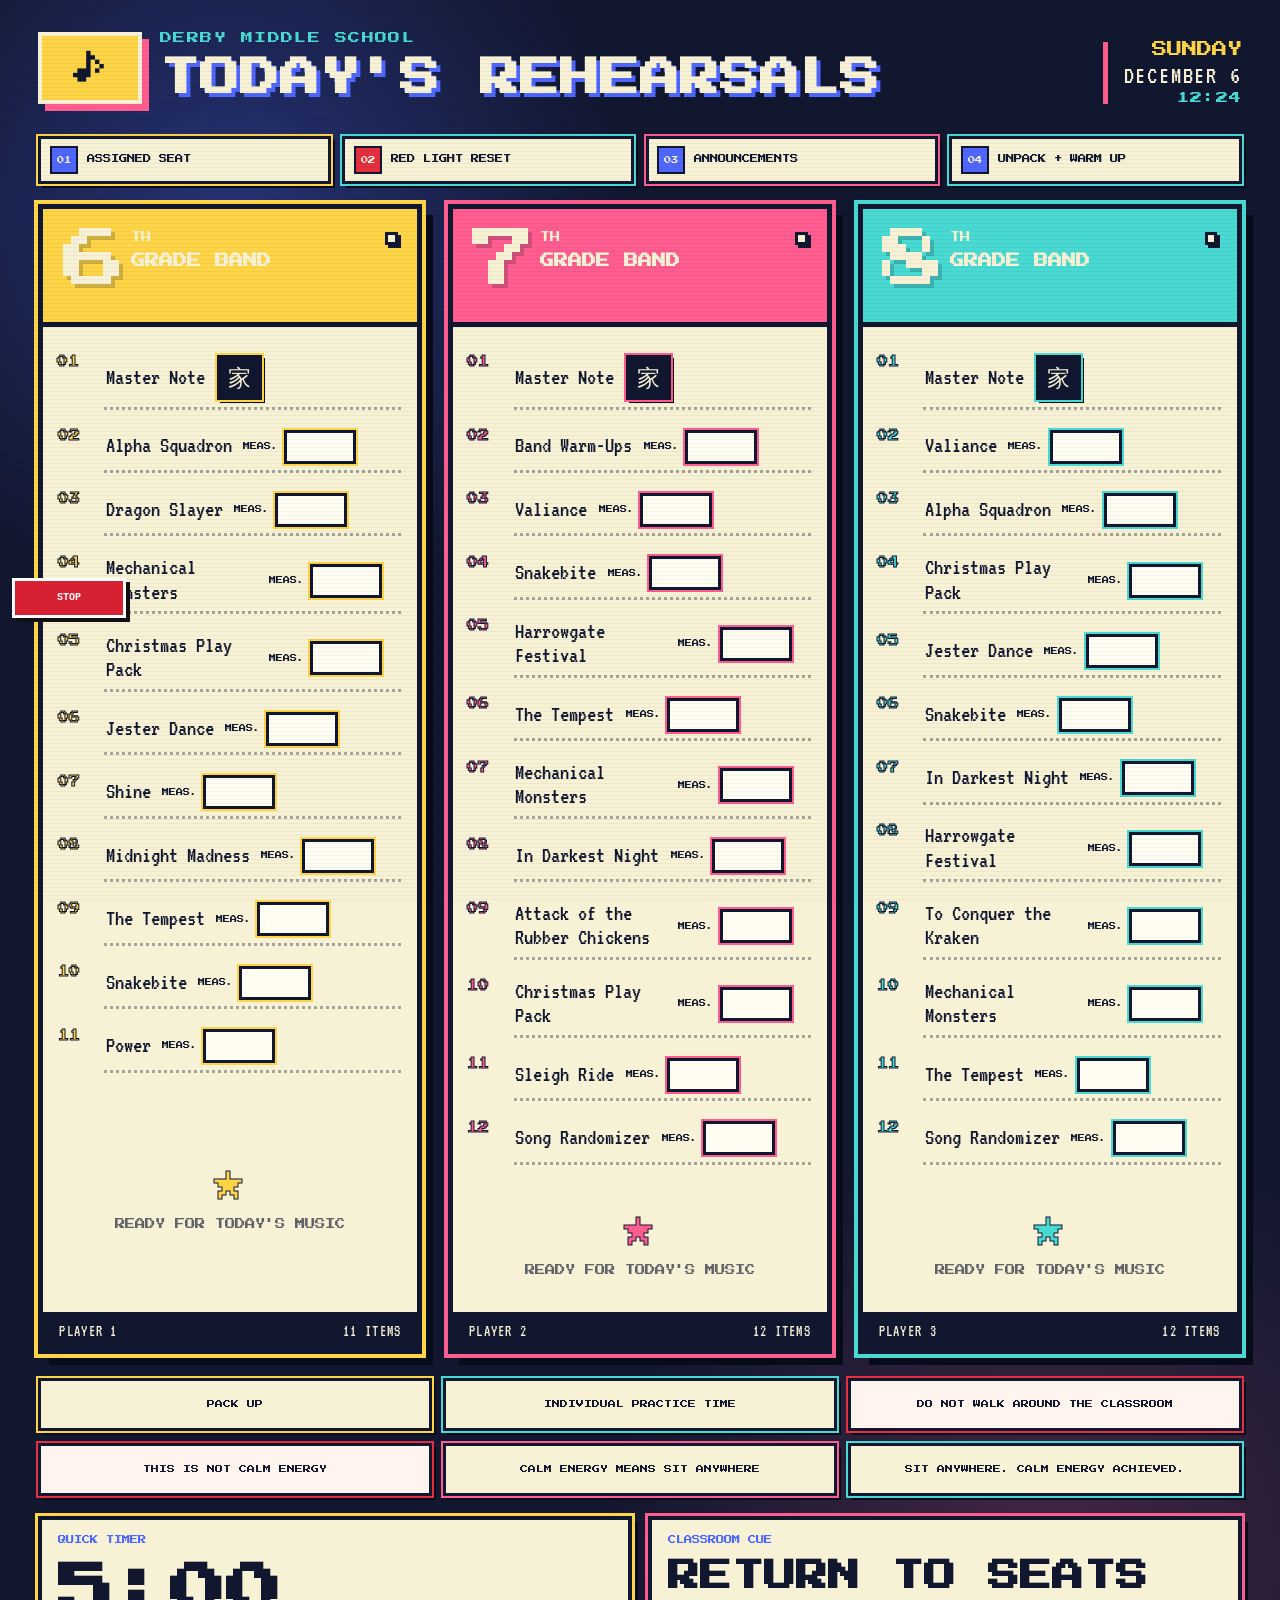
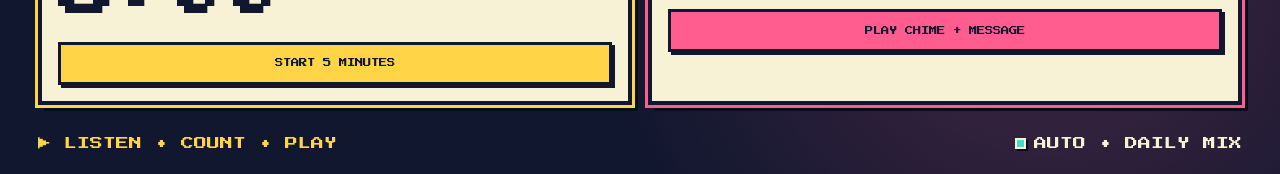
==== commit cfe5a4d0: "Replace raised-hand HOLD cue with musical score symbol" ====
--- a/index.html
+++ b/index.html
@@ -514,13 +514,14 @@
   .band-cue-controls { display:flex; justify-content:space-between; gap:8px; margin:8px 0 12px; flex-wrap:wrap; }
   .band-cue-controls button { font:700 clamp(8px,1vw,11px) "Press Start 2P",monospace; border:2px solid #17213a; border-radius:3px; background:#f7e6a5; color:#17213a; padding:10px 12px; cursor:pointer; box-shadow:2px 2px 0 #17213a; }
   .band-cue-controls button:focus-visible { outline:3px solid #ff5d8f; outline-offset:3px; }
-  #band-cue-flash { position:fixed !important; inset:0 !important; width:100vw !important; height:100vh !important; z-index:2147483646 !important; display:flex !important; flex-direction:column; justify-content:center; align-items:center; text-align:center; pointer-events:none; opacity:0; visibility:hidden; transition:opacity .16s ease,visibility .16s; padding:24px; box-sizing:border-box; }
-  #grade-overlay #band-cue-flash.visible { opacity:1 !important; visibility:visible !important; display:flex !important; }
-  #band-cue-flash .band-cue-icon { font-size:clamp(100px,18vw,230px); line-height:1.1; filter:drop-shadow(8px 9px 0 rgba(0,0,0,.15)); margin-bottom:18px; }\n  #band-cue-flash .band-cue-inner { font:900 clamp(25px,6vw,82px)/1.45 "Press Start 2P",monospace; text-shadow:4px 5px 0 rgba(0,0,0,.2); letter-spacing:.02em; }
+  body > #band-cue-flash { position:fixed !important; inset:0 !important; width:100vw !important; height:100vh !important; z-index:2147483646 !important; display:flex !important; flex-direction:column; justify-content:center; align-items:center; text-align:center; pointer-events:none; opacity:0; visibility:hidden; transition:opacity .16s ease,visibility .16s; padding:24px; box-sizing:border-box; }
+  body > #band-cue-flash.visible { opacity:1 !important; visibility:visible !important; display:flex !important; }
+  #band-cue-flash .band-cue-icon { font-size:clamp(100px,18vw,230px); line-height:1.1; filter:drop-shadow(8px 9px 0 rgba(0,0,0,.15)); margin-bottom:18px; }
+  #band-cue-flash .band-cue-inner { font:900 clamp(25px,6vw,82px)/1.45 "Press Start 2P",monospace; text-shadow:4px 5px 0 rgba(0,0,0,.2); letter-spacing:.02em; }
   #band-cue-flash .band-cue-sub { font:700 clamp(12px,1.8vw,24px)/1.8 "Press Start 2P",monospace; margin-top:24px; }
-  #band-cue-flash.up { background:#e9b82e; color:#17213a; }
-  #band-cue-flash.hold { background:#202a52; color:#ffe38b; }
-  #band-cue-flash.down { background:#78c7e7; color:#17213a; }
+  body > #band-cue-flash.up { background:#e9b82e; color:#17213a; }
+  body > #band-cue-flash.hold { background:#202a52; color:#ffe38b; }
+  body > #band-cue-flash.down { background:#78c7e7; color:#17213a; }
   @media (prefers-reduced-motion:reduce) { #band-cue-flash { transition:none; } }
 </style>
 <script>
@@ -531,28 +532,32 @@
   const controls = document.createElement('div');
   controls.className = 'band-cue-controls';
   controls.setAttribute('aria-label', 'Rehearsal conducting cues');
-  controls.innerHTML = '<button type="button" data-band-cue="up" title="Keyboard U">U · HORNS UP</button><button type="button" data-band-cue="hold" title="Keyboard H">H · HOLD</button><button type="button" data-band-cue="down" title="Keyboard D">D · HORNS DOWN</button>';
+  controls.innerHTML = '<button type="button" data-band-cue="up" title="Keyboard U">U · PLAYING POSITION</button><button type="button" data-band-cue="hold" title="Keyboard H">H · HOLD THE FINISH</button><button type="button" data-band-cue="down" title="Keyboard D">D · AT EASE</button>';
   list.before(controls);
   const flash = document.createElement('div');
   flash.id = 'band-cue-flash';
   flash.setAttribute('role','status');
   flash.setAttribute('aria-live','polite');
   flash.setAttribute('aria-atomic','true');
-  gradeOverlay.appendChild(flash);
+  document.body.appendChild(flash);
   const cues = {
-    up: { label:'HORNS UP!', sub:'READY TO PLAY', icon:'🎺' },
-    hold: { label:'HOLD!', sub:'EYES ON CONDUCTOR', icon:'✋' },
-    down: { label:'HORNS DOWN', sub:'REST & LISTEN', icon:'🎺' }
+    up: { label:'PLAYING POSITION!', sub:'PREPARE FOR THE DOWNBEAT', icon:'🎺' },
+    hold: { label:'HOLD THE FINISH!', sub:'INSTRUMENTS UP · EYES ON CONDUCTOR', icon:'🎼' },
+    down: { label:'AT EASE!', sub:'CONDUCTOR RELEASES THE BAND', icon:'🎺' }
   };
   let timeout;
   function showCue(type) {
     if (gradeOverlay.hidden || !cues[type]) return;
     clearTimeout(timeout);
     flash.className = type;
-    flash.innerHTML = '<div><div class="band-cue-icon" aria-hidden="true"></div><div class="band-cue-inner"></div><div class="band-cue-sub"></div></div>';\n    flash.querySelector('.band-cue-icon').textContent = cues[type].icon;
+    flash.innerHTML = '<div><div class="band-cue-icon" aria-hidden="true"></div><div class="band-cue-inner"></div><div class="band-cue-sub"></div></div>';
+    flash.querySelector('.band-cue-icon').textContent = cues[type].icon;
     flash.querySelector('.band-cue-inner').textContent = cues[type].label;
     flash.querySelector('.band-cue-sub').textContent = cues[type].sub;
-    flash.classList.add('visible');\n    flash.style.setProperty('display','flex','important');\n    flash.style.setProperty('visibility','visible','important');\n    flash.style.setProperty('opacity','1','important');
+    flash.classList.add('visible');
+    flash.style.setProperty('display','flex','important');
+    flash.style.setProperty('visibility','visible','important');
+    flash.style.setProperty('opacity','1','important');
     timeout = setTimeout(() => { flash.classList.remove('visible'); flash.style.removeProperty('visibility'); flash.style.removeProperty('opacity'); }, 4500);
   }
   controls.addEventListener('click', event => {
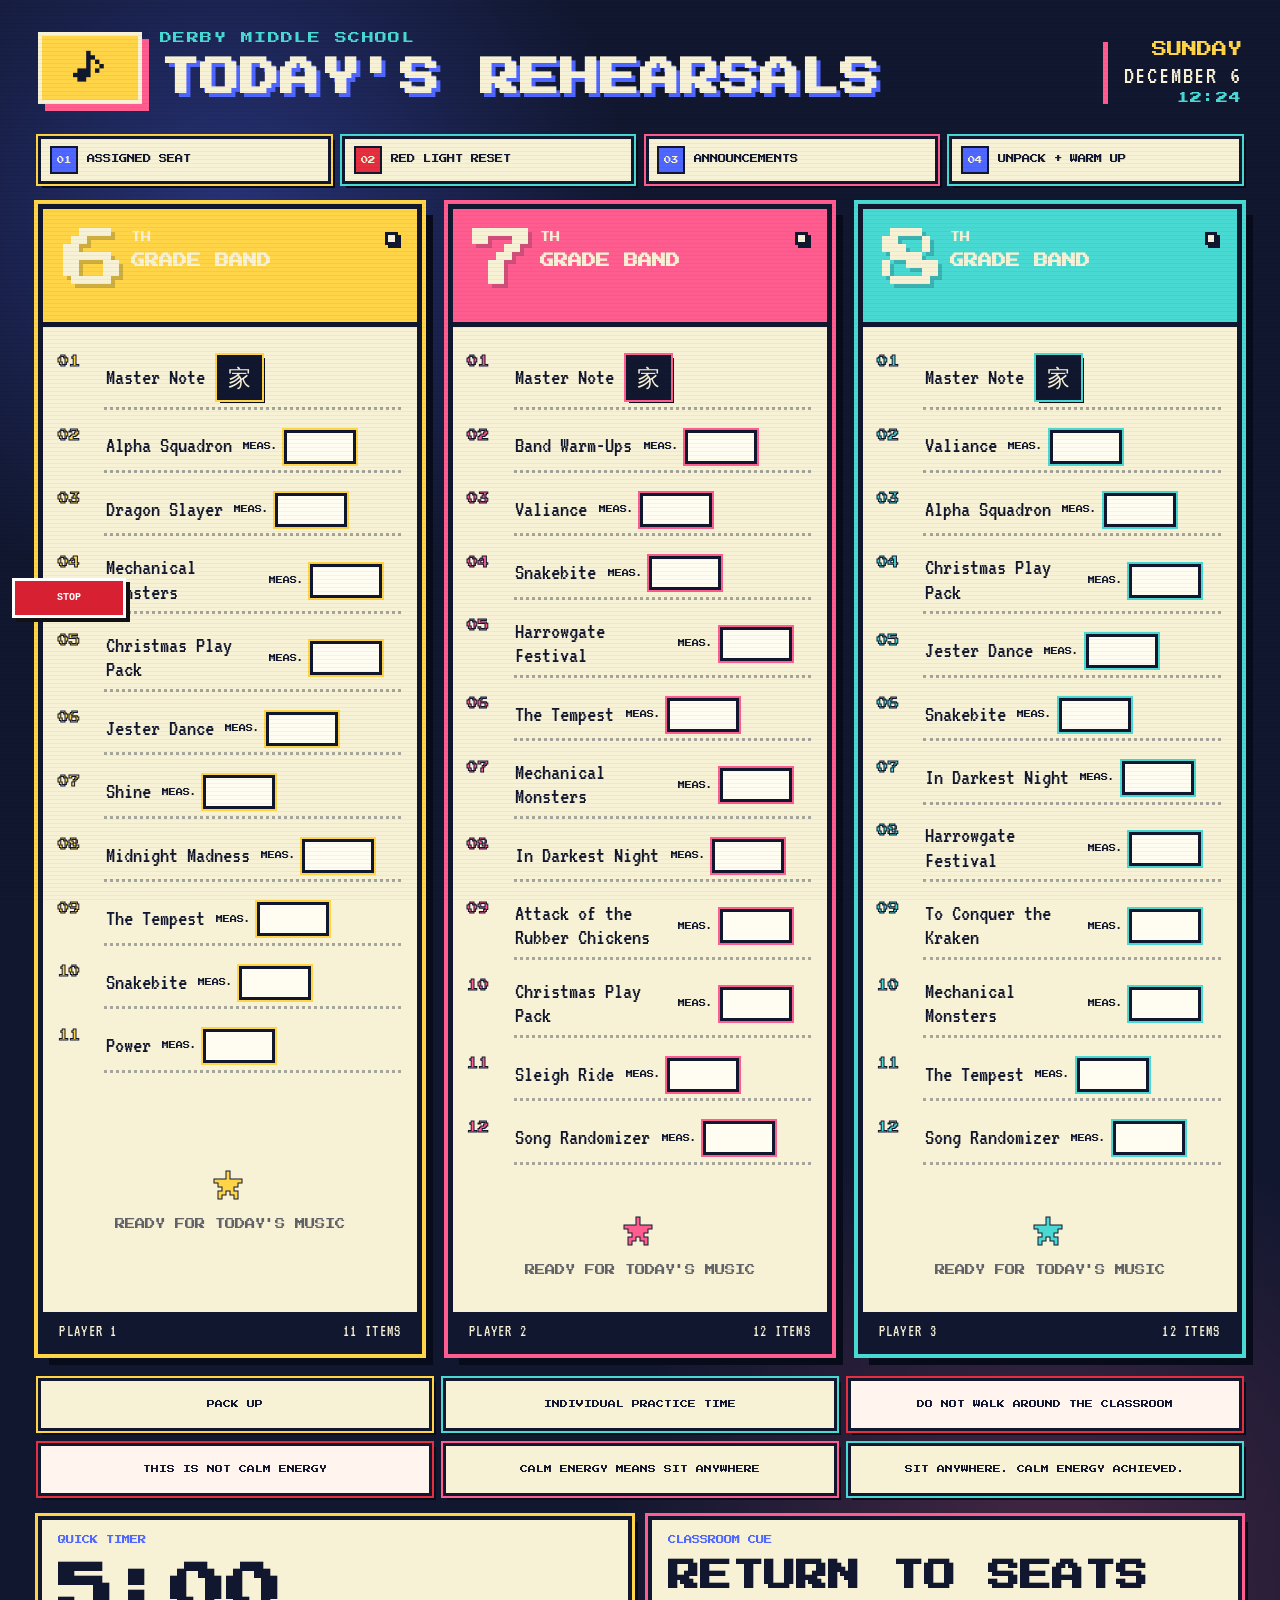
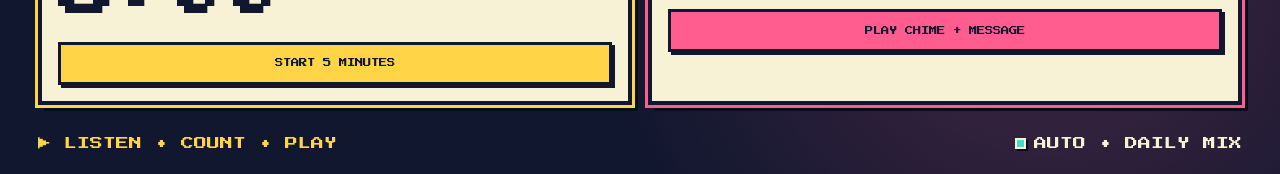
==== commit cdd515b6: "Update At Ease cue subtitle to Relax & Reset" ====
--- a/index.html
+++ b/index.html
@@ -543,7 +543,7 @@
   const cues = {
     up: { label:'PLAYING POSITION!', sub:'PREPARE FOR THE DOWNBEAT', icon:'🎺' },
     hold: { label:'HOLD THE FINISH!', sub:'INSTRUMENTS UP · EYES ON CONDUCTOR', icon:'🎼' },
-    down: { label:'AT EASE!', sub:'CONDUCTOR RELEASES THE BAND', icon:'🎺' }
+    down: { label:'AT EASE!', sub:'RELAX & RESET', icon:'🎺' }
   };
   let timeout;
   function showCue(type) {
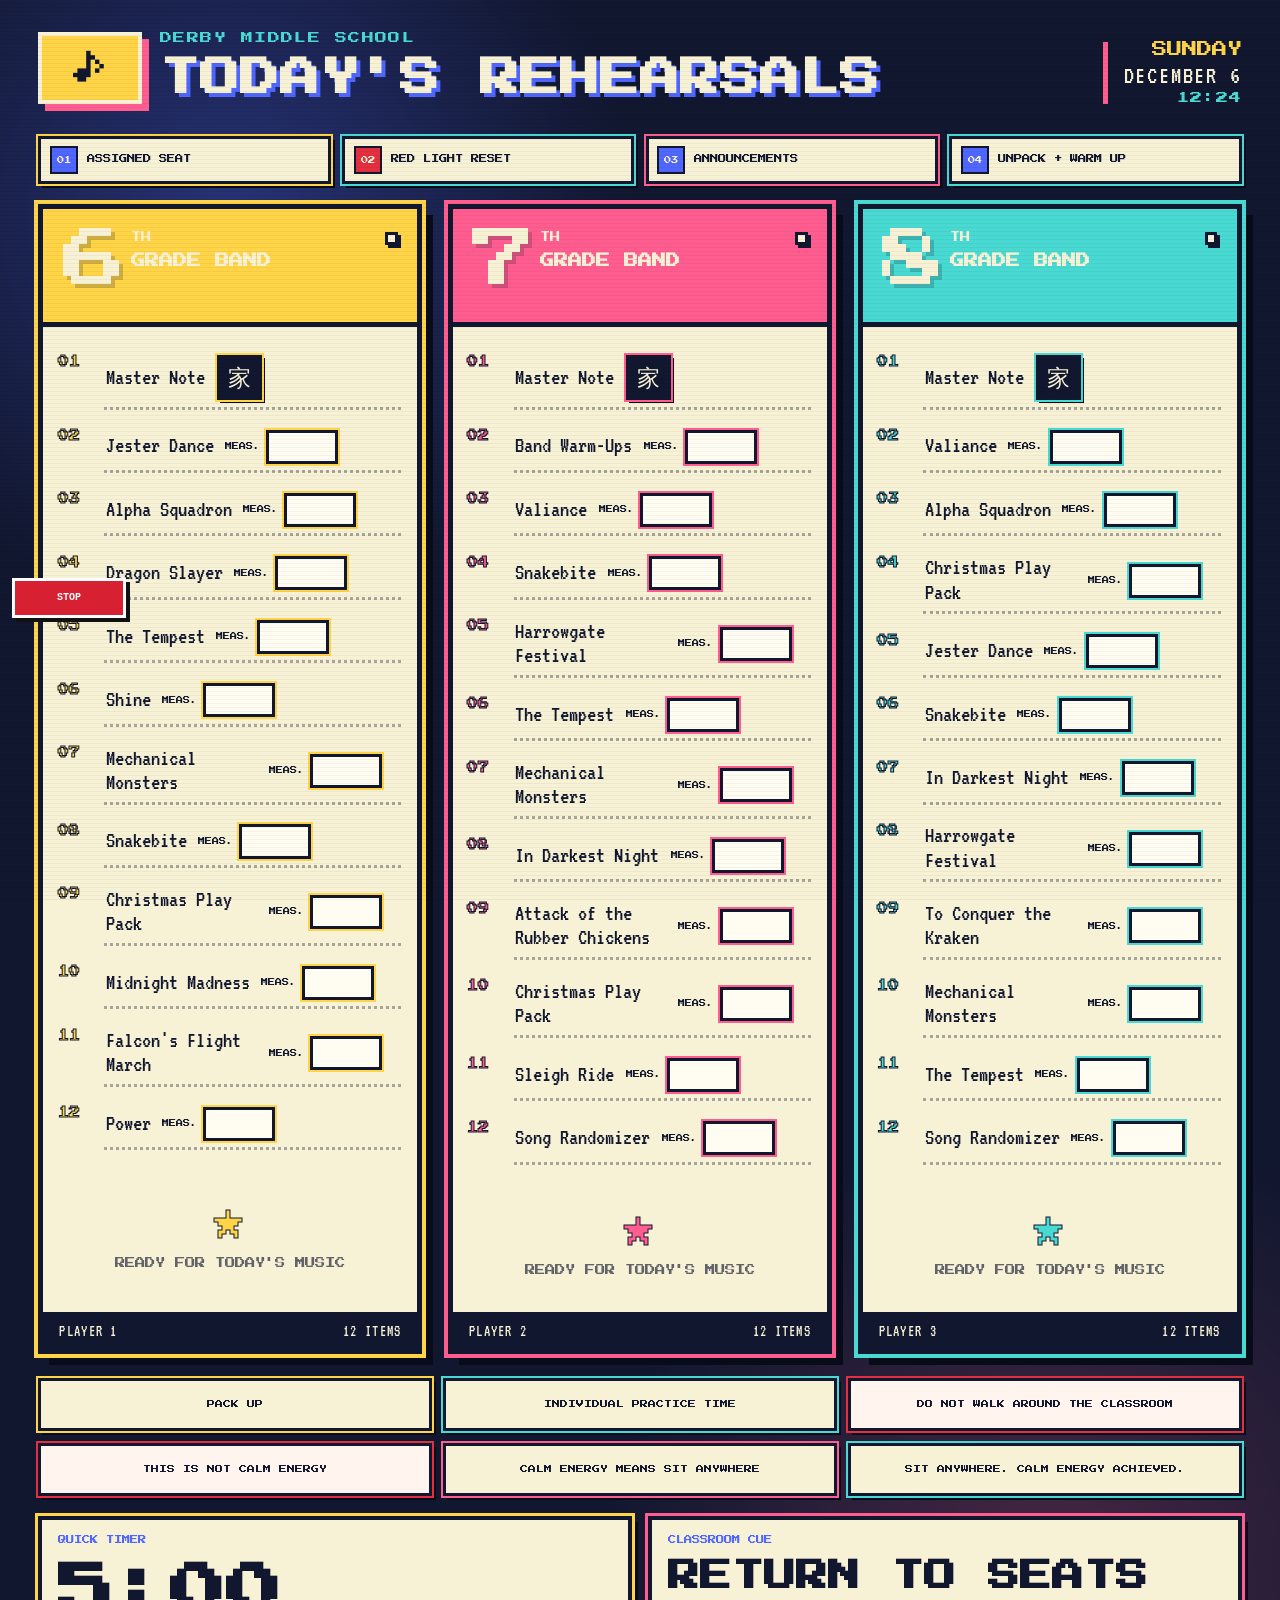
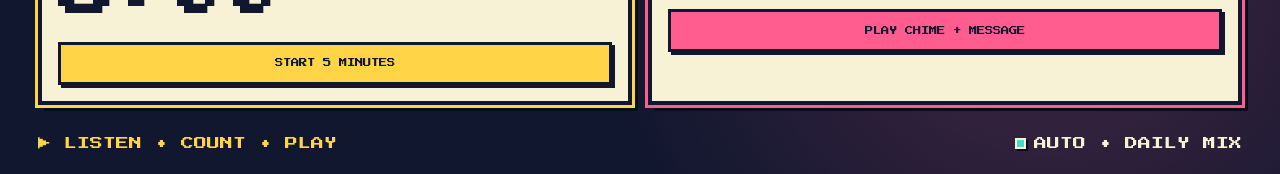
==== commit 1b05707e: "Bust cached rehearsal script for Falcon's Flight March update" ====
--- a/index.html
+++ b/index.html
@@ -387,7 +387,7 @@
     });
   })();
 </script>
-  <script src="app-v11.js?v=20261117-seventh-sleigh-ride"></script>
+  <script src="app-v11.js?v=20261123-falcons-flight"></script>
   <script src="https://jasonatkinson123-sketch.github.io/band-tools-dashboard/rewards-config.js?v=20261005-requests-1"></script>
   <script src="https://jasonatkinson123-sketch.github.io/band-tools-dashboard/class-clock.js?v=20261019-finish-45-1"></script>
   <script src="https://jasonatkinson123-sketch.github.io/band-tools-dashboard/band-bell.js?v=20261019-finish-45-1"></script>
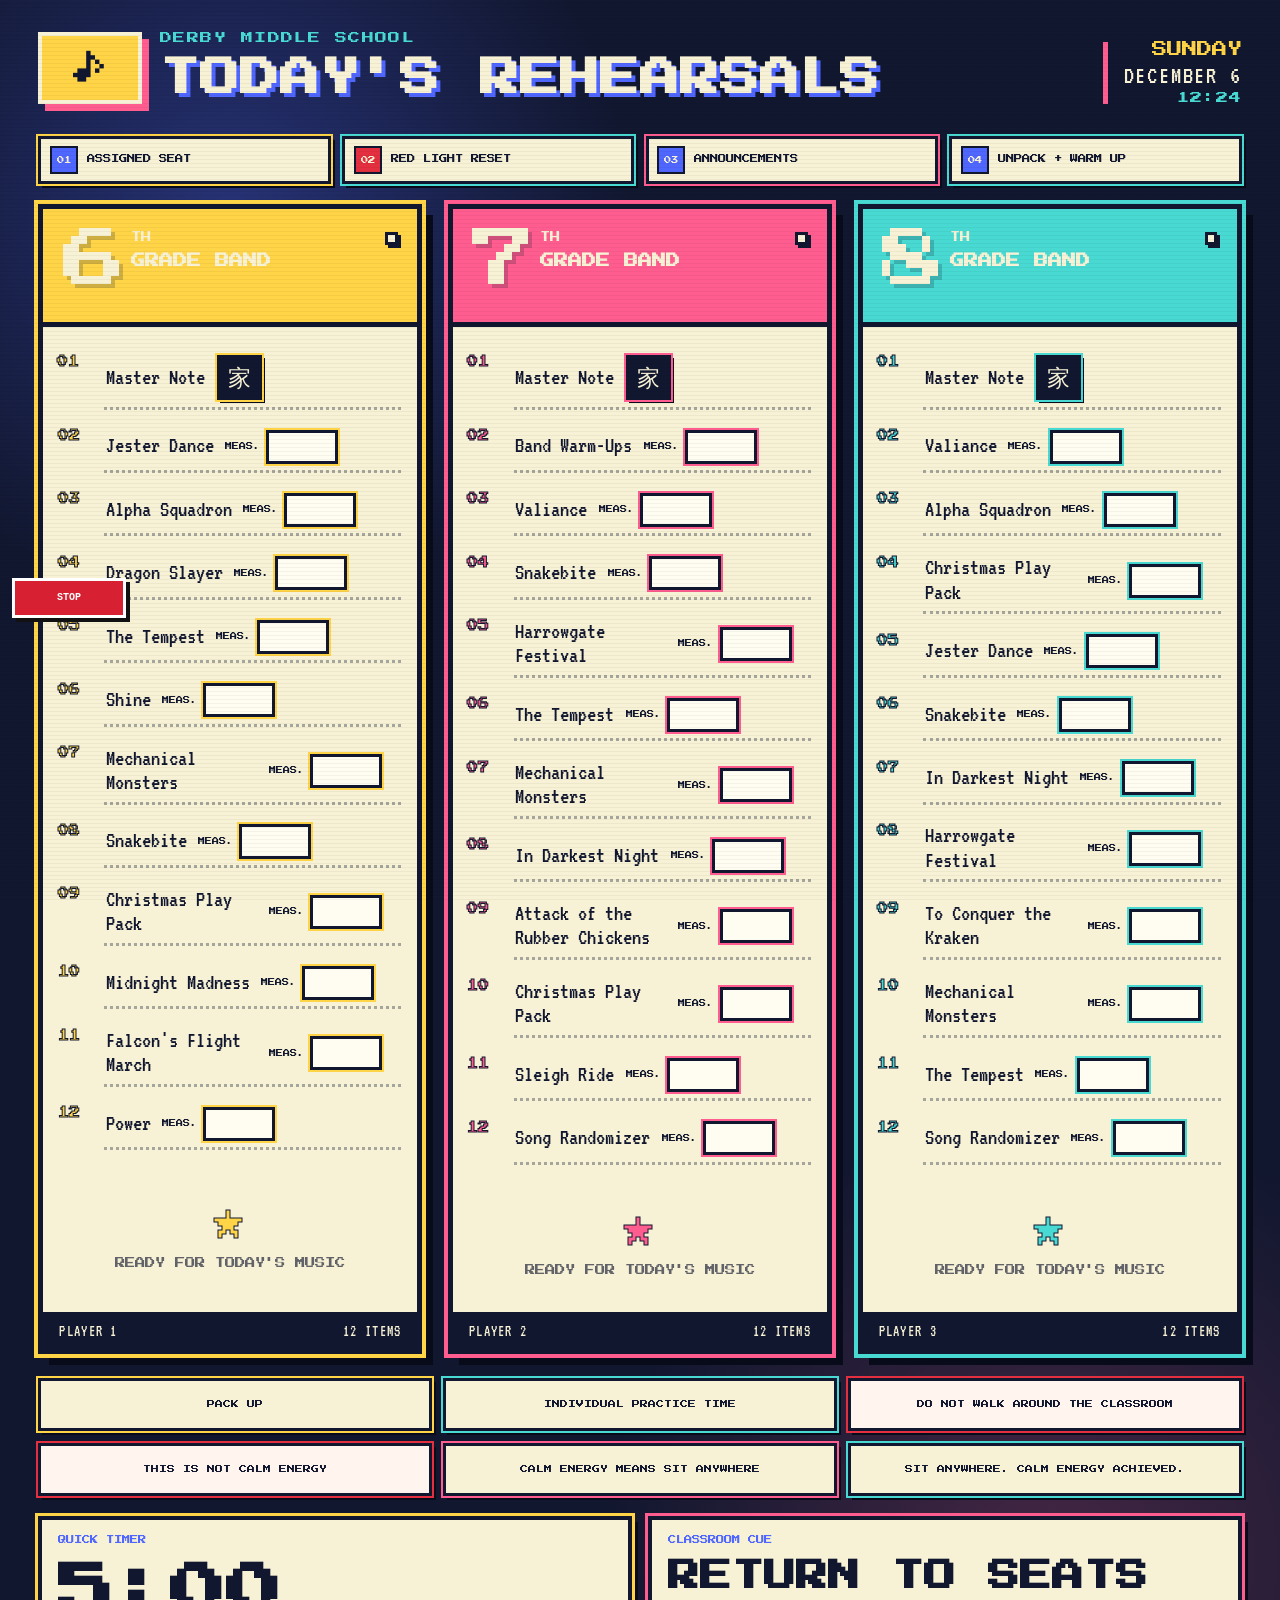
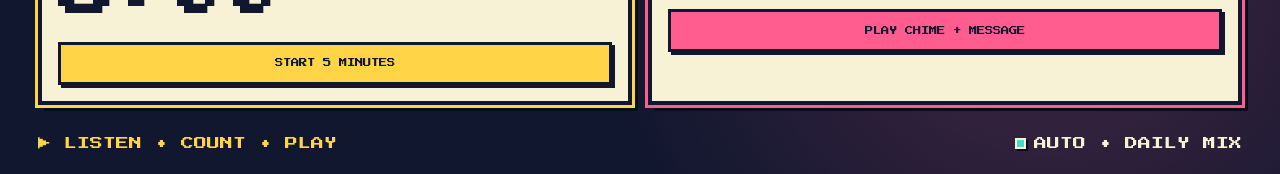
==== commit 19c89b7a: "Retry fresh Pages deploy for sixth-grade march script" ====
--- a/index.html
+++ b/index.html
@@ -387,7 +387,7 @@
     });
   })();
 </script>
-  <script src="app-v11.js?v=20261123-falcons-flight"></script>
+  <script src="app-v11.js?v=20261123-falcons-flight-2"></script>
   <script src="https://jasonatkinson123-sketch.github.io/band-tools-dashboard/rewards-config.js?v=20261005-requests-1"></script>
   <script src="https://jasonatkinson123-sketch.github.io/band-tools-dashboard/class-clock.js?v=20261019-finish-45-1"></script>
   <script src="https://jasonatkinson123-sketch.github.io/band-tools-dashboard/band-bell.js?v=20261019-finish-45-1"></script>
